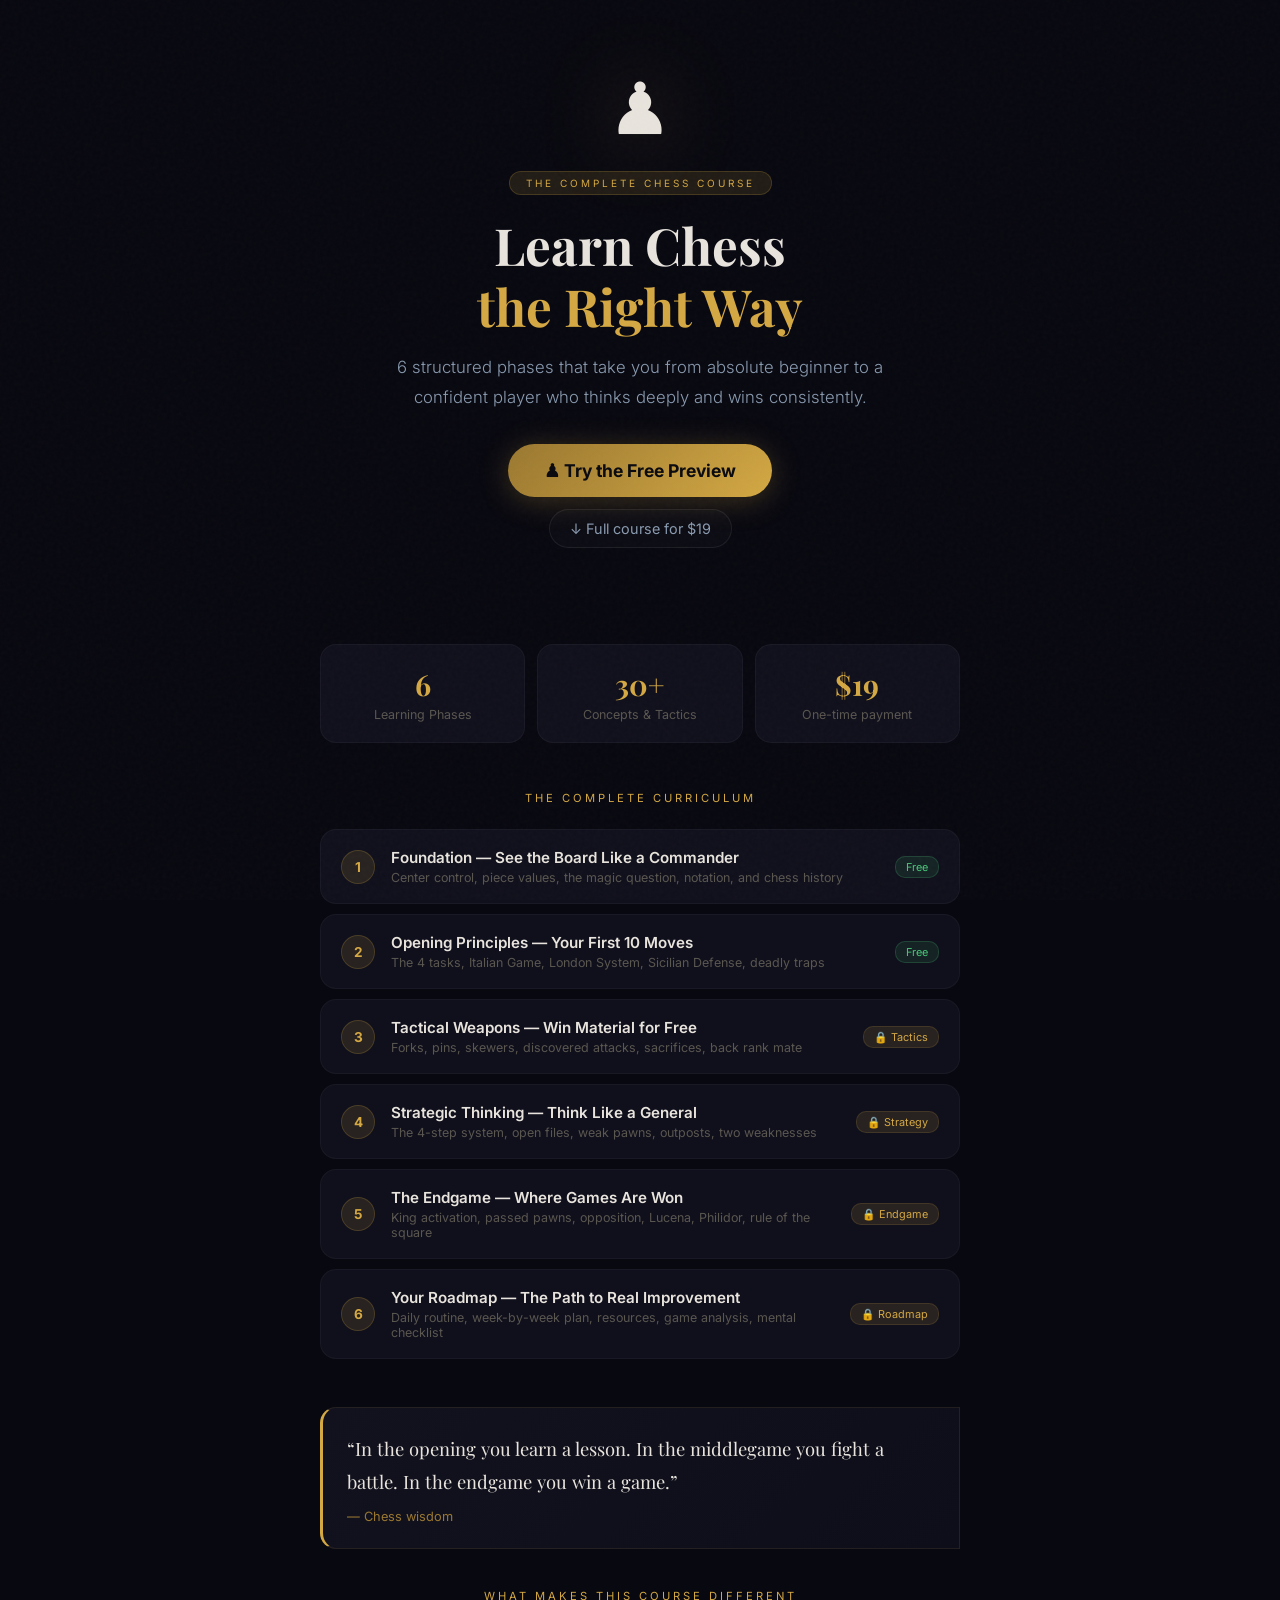
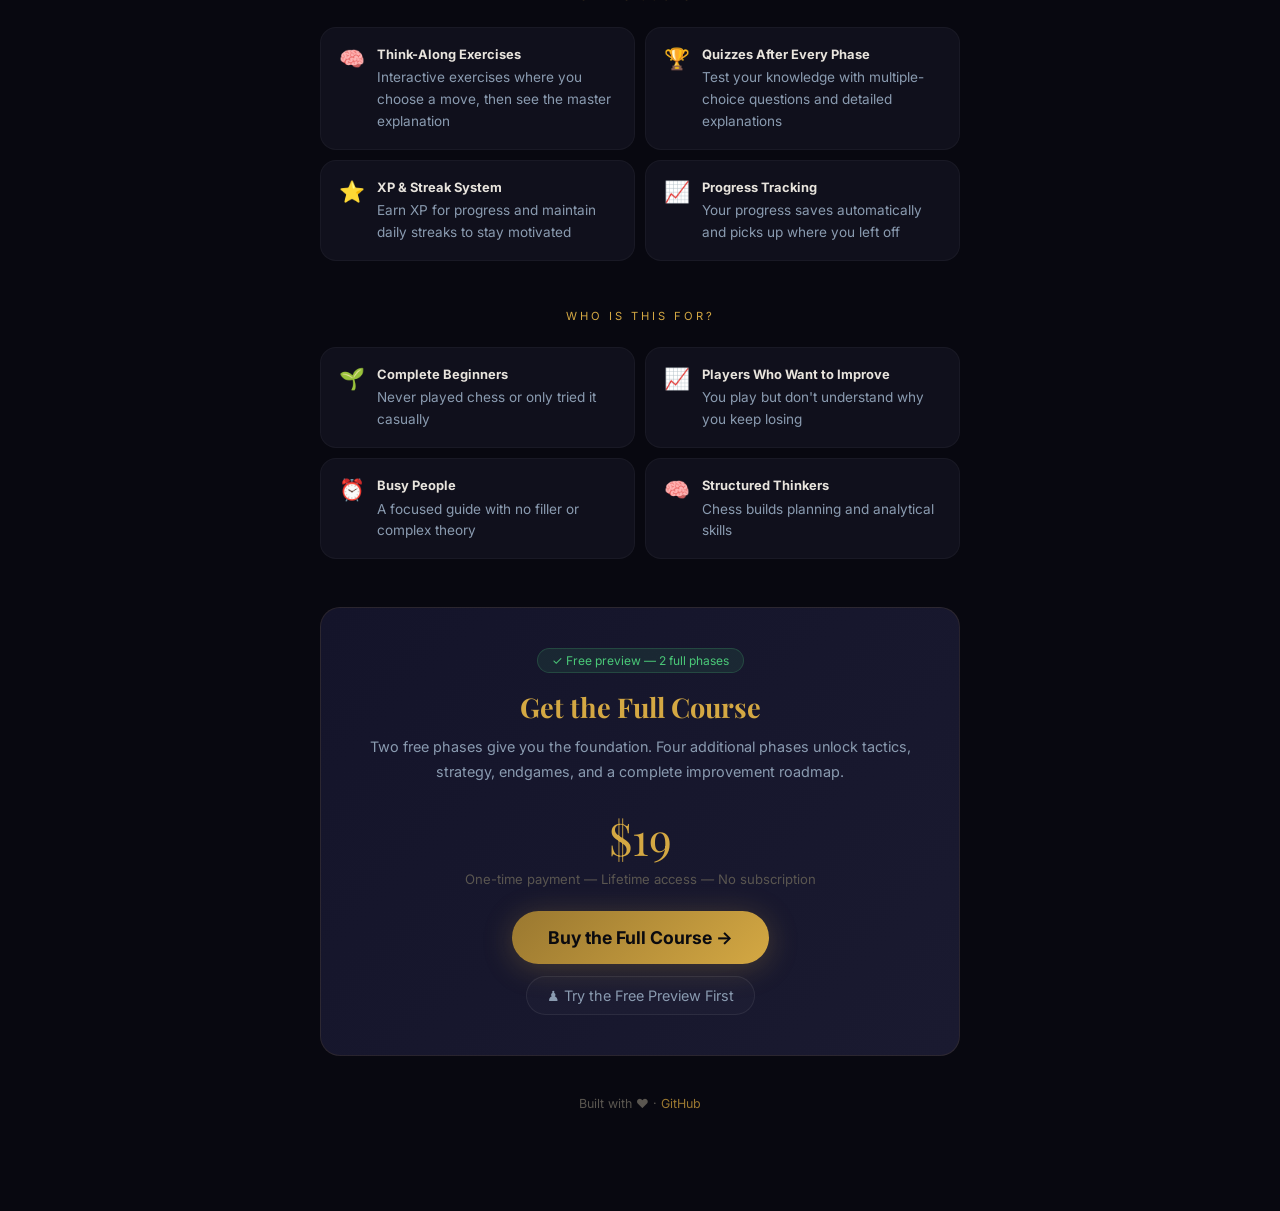
==== en/index.html @ 5dfb4d9a "feat: add complete English version with quizzes, XP system, and daily streaks - en.html: Full 6-phas" ====
<!DOCTYPE html>
<html lang="en" dir="ltr">
<head>
<meta charset="UTF-8">
<meta name="viewport" content="width=device-width, initial-scale=1.0">
<title>Chess Academy &mdash; Learn Chess the Right Way</title>
<meta name="description" content="A comprehensive chess course in English. 6 structured phases take you from absolute beginner to confident player. Free preview available.">
<link href="https://fonts.googleapis.com/css2?family=Inter:wght@300;400;500;600;700;800&family=Playfair+Display:wght@400;700&display=swap" rel="stylesheet">
<style>
:root {
  --bg: #080810;
  --card: #10101c;
  --gold: #d4a843;
  --gold-dim: #9a7830;
  --gold-glow: rgba(212,168,67,0.12);
  --silver: #8a9bb0;
  --text: #e8e4dd;
  --text-dim: #5a5650;
  --r: 16px;
}
* { margin:0; padding:0; box-sizing:border-box; }
body { font-family:'Inter',system-ui,-apple-system,sans-serif; background:var(--bg); color:var(--text); min-height:100vh; overflow-x:hidden; }

body::before { content:''; position:fixed; inset:0; opacity:.025;
  background-image:url("data:image/svg+xml,%3Csvg viewBox='0 0 256 256' xmlns='http://www.w3.org/2000/svg'%3E%3Cfilter id='n'%3E%3CfeTurbulence type='fractalNoise' baseFrequency='0.9' numOctaves='4' stitchTiles='stitch'/%3E%3C/filter%3E%3Crect width='100%25' height='100%25' filter='url(%23n)'/%3E%3C/svg%3E");
  pointer-events:none; z-index:999; }

.wrap { max-width:680px; margin:0 auto; padding:0 20px 80px; }

/* HERO */
.hero { text-align:center; padding:64px 0 48px; position:relative; }
.hero-board {
  font-size:72px; display:block; margin-bottom:20px;
  animation: float 4s ease-in-out infinite;
  filter: drop-shadow(0 0 40px rgba(212,168,67,0.3));
}
@keyframes float { 0%,100%{transform:translateY(0)} 50%{transform:translateY(-10px)} }

.badge {
  display:inline-block; font-size:10px; letter-spacing:3px; text-transform:uppercase;
  color:var(--gold); background:var(--gold-glow); padding:5px 16px;
  border-radius:20px; border:1px solid rgba(212,168,67,0.2); margin-bottom:20px;
}
.hero h1 {
  font-family:'Playfair Display',serif; font-size:clamp(2em,6vw,3.2em);
  color:var(--text); font-weight:700; line-height:1.2; margin-bottom:14px;
}
.hero h1 span { color:var(--gold); }
.hero p { color:var(--silver); font-size:1.05em; font-weight:300; line-height:1.8; max-width:500px; margin:0 auto 32px; }

/* CTA */
.cta-group { display:flex; flex-direction:column; gap:12px; align-items:center; }
.btn-primary {
  display:inline-flex; align-items:center; gap:10px;
  background:linear-gradient(135deg,var(--gold-dim),var(--gold));
  color:#0a0a0f; font-family:'Inter',sans-serif; font-weight:700;
  font-size:1.1em; padding:16px 36px; border-radius:50px; border:none;
  cursor:pointer; text-decoration:none; transition:all .3s;
  box-shadow:0 4px 30px rgba(212,168,67,0.25);
}
.btn-primary:hover { transform:translateY(-2px); box-shadow:0 8px 40px rgba(212,168,67,0.4); }
.btn-secondary {
  display:inline-flex; align-items:center; gap:8px;
  color:var(--silver); font-family:'Inter',sans-serif; font-size:.9em;
  text-decoration:none; padding:10px 20px; border-radius:30px;
  border:1px solid rgba(255,255,255,0.07); background:rgba(255,255,255,0.02);
  transition:all .3s; cursor:pointer;
}
.btn-secondary:hover { color:var(--text); border-color:rgba(255,255,255,0.15); }

/* STATS */
.stats { display:grid; grid-template-columns:repeat(3,1fr); gap:12px; margin:48px 0; }
.stat {
  background:var(--card); border:1px solid rgba(255,255,255,0.04);
  border-radius:var(--r); padding:20px 12px; text-align:center;
}
.stat-v { font-size:1.8em; font-weight:700; color:var(--gold); font-family:'Playfair Display',serif; }
.stat-l { font-size:.78em; color:var(--text-dim); margin-top:4px; }

/* PHASES */
.section-title {
  font-size:.7em; letter-spacing:3px; text-transform:uppercase;
  color:var(--gold); text-align:center; margin-bottom:24px;
}
.phases { display:flex; flex-direction:column; gap:10px; margin-bottom:48px; }
.phase {
  background:var(--card); border:1px solid rgba(255,255,255,0.04);
  border-radius:var(--r); padding:18px 20px;
  display:flex; align-items:center; gap:16px;
  transition:border-color .3s;
}
.phase:hover { border-color:rgba(212,168,67,0.15); }
.phase-num {
  width:34px; height:34px; border-radius:50%;
  background:var(--gold-glow); border:1px solid rgba(212,168,67,0.2);
  color:var(--gold); font-size:.85em; font-weight:700;
  display:flex; align-items:center; justify-content:center; flex-shrink:0;
}
.phase-body { flex:1; }
.phase-name { font-size:.95em; font-weight:600; color:var(--text); }
.phase-sub { font-size:.78em; color:var(--text-dim); margin-top:3px; }
.phase-tag {
  font-size:.68em; padding:3px 10px; border-radius:10px;
  background:var(--gold-glow); color:var(--gold);
  border:1px solid rgba(212,168,67,0.15); white-space:nowrap;
}

/* QUOTE */
.quote-block {
  background:linear-gradient(135deg,#12121e,#0e0e1a);
  border:1px solid rgba(212,168,67,0.1); border-left:3px solid var(--gold);
  border-radius:var(--r) 0 0 var(--r); padding:24px 24px;
  margin:40px 0; position:relative;
}
.quote-text { font-family:'Playfair Display',serif; font-size:1.15em; color:var(--text); line-height:1.8; }
.quote-author { font-size:.8em; color:var(--gold-dim); margin-top:10px; }

/* FEATURES */
.features { display:grid; grid-template-columns:1fr 1fr; gap:10px; margin-bottom:48px; }
.feature-item {
  background:var(--card); border:1px solid rgba(255,255,255,0.04);
  border-radius:var(--r); padding:16px 18px;
  display:flex; align-items:flex-start; gap:12px;
}
.feature-em { font-size:1.3em; margin-top:2px; }
.feature-text { font-size:.85em; color:var(--silver); line-height:1.6; }
.feature-text strong { color:var(--text); display:block; margin-bottom:3px; font-size:.95em; }

/* FOR WHO */
.for-who { display:grid; grid-template-columns:1fr 1fr; gap:10px; margin-bottom:48px; }
.for-item {
  background:var(--card); border:1px solid rgba(255,255,255,0.04);
  border-radius:var(--r); padding:16px 18px;
  display:flex; align-items:flex-start; gap:12px;
}
.for-item-em { font-size:1.3em; margin-top:2px; }
.for-item-text { font-size:.85em; color:var(--silver); line-height:1.6; }
.for-item-text strong { color:var(--text); display:block; margin-bottom:3px; font-size:.95em; }

/* FINAL CTA */
.final-cta {
  background:linear-gradient(135deg,#14142a,#1a1a30);
  border:1px solid rgba(212,168,67,0.1); border-radius:20px;
  padding:40px 30px; text-align:center;
}
.final-cta h2 { font-family:'Playfair Display',serif; font-size:1.7em; margin-bottom:10px; color:var(--gold); }
.final-cta p { color:var(--silver); font-size:.9em; margin-bottom:24px; line-height:1.7; }

/* FREE TAG */
.free-tag {
  display:inline-flex; align-items:center; gap:6px;
  background:rgba(74,200,120,0.1); color:#4ac878;
  border:1px solid rgba(74,200,120,0.2); border-radius:20px;
  font-size:.75em; padding:4px 14px; margin-bottom:16px;
}

footer { text-align:center; padding:40px 0 20px; color:var(--text-dim); font-size:.78em; }
footer a { color:var(--gold-dim); text-decoration:none; }

@media(max-width:480px){
  .stats { grid-template-columns:repeat(3,1fr); }
  .for-who, .features { grid-template-columns:1fr; }
}
</style>
</head>
<body>
<div class="wrap">

  <!-- HERO -->
  <section class="hero">
    <span class="hero-board">&#9823;&#65039;</span>
    <div class="badge">The Complete Chess Course</div>
    <h1>Learn Chess<br><span>the Right Way</span></h1>
    <p>6 structured phases that take you from absolute beginner to a confident player who thinks deeply and wins consistently.</p>
    <div class="cta-group">
      <a href="../en.html" class="btn-primary">&#9823; Try the Free Preview</a>
      <a href="#pricing" class="btn-secondary">&darr; Full course for $19</a>
    </div>
  </section>

  <!-- STATS -->
  <div class="stats">
    <div class="stat"><div class="stat-v">6</div><div class="stat-l">Learning Phases</div></div>
    <div class="stat"><div class="stat-v">30+</div><div class="stat-l">Concepts &amp; Tactics</div></div>
    <div class="stat"><div class="stat-v">$19</div><div class="stat-l">One-time payment</div></div>
  </div>

  <!-- PHASES -->
  <div id="phases">
    <div class="section-title">The Complete Curriculum</div>
    <div class="phases">
      <div class="phase">
        <div class="phase-num">1</div>
        <div class="phase-body">
          <div class="phase-name">Foundation &mdash; See the Board Like a Commander</div>
          <div class="phase-sub">Center control, piece values, the magic question, notation, and chess history</div>
        </div>
        <div class="phase-tag" style="background:rgba(74,200,120,0.1);color:#4ac878;border-color:rgba(74,200,120,0.2)">Free</div>
      </div>
      <div class="phase">
        <div class="phase-num">2</div>
        <div class="phase-body">
          <div class="phase-name">Opening Principles &mdash; Your First 10 Moves</div>
          <div class="phase-sub">The 4 tasks, Italian Game, London System, Sicilian Defense, deadly traps</div>
        </div>
        <div class="phase-tag" style="background:rgba(74,200,120,0.1);color:#4ac878;border-color:rgba(74,200,120,0.2)">Free</div>
      </div>
      <div class="phase">
        <div class="phase-num">3</div>
        <div class="phase-body">
          <div class="phase-name">Tactical Weapons &mdash; Win Material for Free</div>
          <div class="phase-sub">Forks, pins, skewers, discovered attacks, sacrifices, back rank mate</div>
        </div>
        <div class="phase-tag">&#128274; Tactics</div>
      </div>
      <div class="phase">
        <div class="phase-num">4</div>
        <div class="phase-body">
          <div class="phase-name">Strategic Thinking &mdash; Think Like a General</div>
          <div class="phase-sub">The 4-step system, open files, weak pawns, outposts, two weaknesses</div>
        </div>
        <div class="phase-tag">&#128274; Strategy</div>
      </div>
      <div class="phase">
        <div class="phase-num">5</div>
        <div class="phase-body">
          <div class="phase-name">The Endgame &mdash; Where Games Are Won</div>
          <div class="phase-sub">King activation, passed pawns, opposition, Lucena, Philidor, rule of the square</div>
        </div>
        <div class="phase-tag">&#128274; Endgame</div>
      </div>
      <div class="phase">
        <div class="phase-num">6</div>
        <div class="phase-body">
          <div class="phase-name">Your Roadmap &mdash; The Path to Real Improvement</div>
          <div class="phase-sub">Daily routine, week-by-week plan, resources, game analysis, mental checklist</div>
        </div>
        <div class="phase-tag">&#128274; Roadmap</div>
      </div>
    </div>
  </div>

  <!-- QUOTE -->
  <div class="quote-block">
    <div class="quote-text">&ldquo;In the opening you learn a lesson. In the middlegame you fight a battle. In the endgame you win a game.&rdquo;</div>
    <div class="quote-author">&mdash; Chess wisdom</div>
  </div>

  <!-- FEATURES -->
  <div class="section-title">What Makes This Course Different</div>
  <div class="features">
    <div class="feature-item">
      <div class="feature-em">&#129504;</div>
      <div class="feature-text"><strong>Think-Along Exercises</strong>Interactive exercises where you choose a move, then see the master explanation</div>
    </div>
    <div class="feature-item">
      <div class="feature-em">&#127942;</div>
      <div class="feature-text"><strong>Quizzes After Every Phase</strong>Test your knowledge with multiple-choice questions and detailed explanations</div>
    </div>
    <div class="feature-item">
      <div class="feature-em">&#11088;</div>
      <div class="feature-text"><strong>XP &amp; Streak System</strong>Earn XP for progress and maintain daily streaks to stay motivated</div>
    </div>
    <div class="feature-item">
      <div class="feature-em">&#128200;</div>
      <div class="feature-text"><strong>Progress Tracking</strong>Your progress saves automatically and picks up where you left off</div>
    </div>
  </div>

  <!-- FOR WHO -->
  <div class="section-title">Who Is This For?</div>
  <div class="for-who">
    <div class="for-item">
      <div class="for-item-em">&#127793;</div>
      <div class="for-item-text"><strong>Complete Beginners</strong>Never played chess or only tried it casually</div>
    </div>
    <div class="for-item">
      <div class="for-item-em">&#128200;</div>
      <div class="for-item-text"><strong>Players Who Want to Improve</strong>You play but don't understand why you keep losing</div>
    </div>
    <div class="for-item">
      <div class="for-item-em">&#9200;</div>
      <div class="for-item-text"><strong>Busy People</strong>A focused guide with no filler or complex theory</div>
    </div>
    <div class="for-item">
      <div class="for-item-em">&#129504;</div>
      <div class="for-item-text"><strong>Structured Thinkers</strong>Chess builds planning and analytical skills</div>
    </div>
  </div>

  <!-- PRICING -->
  <div id="pricing" class="final-cta">
    <div class="free-tag">&#10003; Free preview &mdash; 2 full phases</div>
    <h2>Get the Full Course</h2>
    <p>Two free phases give you the foundation. Four additional phases unlock tactics, strategy, endgames, and a complete improvement roadmap.</p>
    <div style="font-family:'Playfair Display',serif;font-size:2.8em;color:var(--gold);margin:16px 0 4px">$19</div>
    <div style="font-size:.82em;color:var(--text-dim);margin-bottom:24px">One-time payment &mdash; Lifetime access &mdash; No subscription</div>
    <div class="cta-group">
      <a href="https://gumroad.com/l/chess-academy-en" target="_blank" class="btn-primary">Buy the Full Course &rarr;</a>
      <a href="../en.html" class="btn-secondary">&#9823; Try the Free Preview First</a>
    </div>
  </div>

  <footer>
    Built with &#10084; &middot; <a href="https://github.com/aneerabee/chess-academy" target="_blank">GitHub</a>
  </footer>

</div>
</body>
</html>
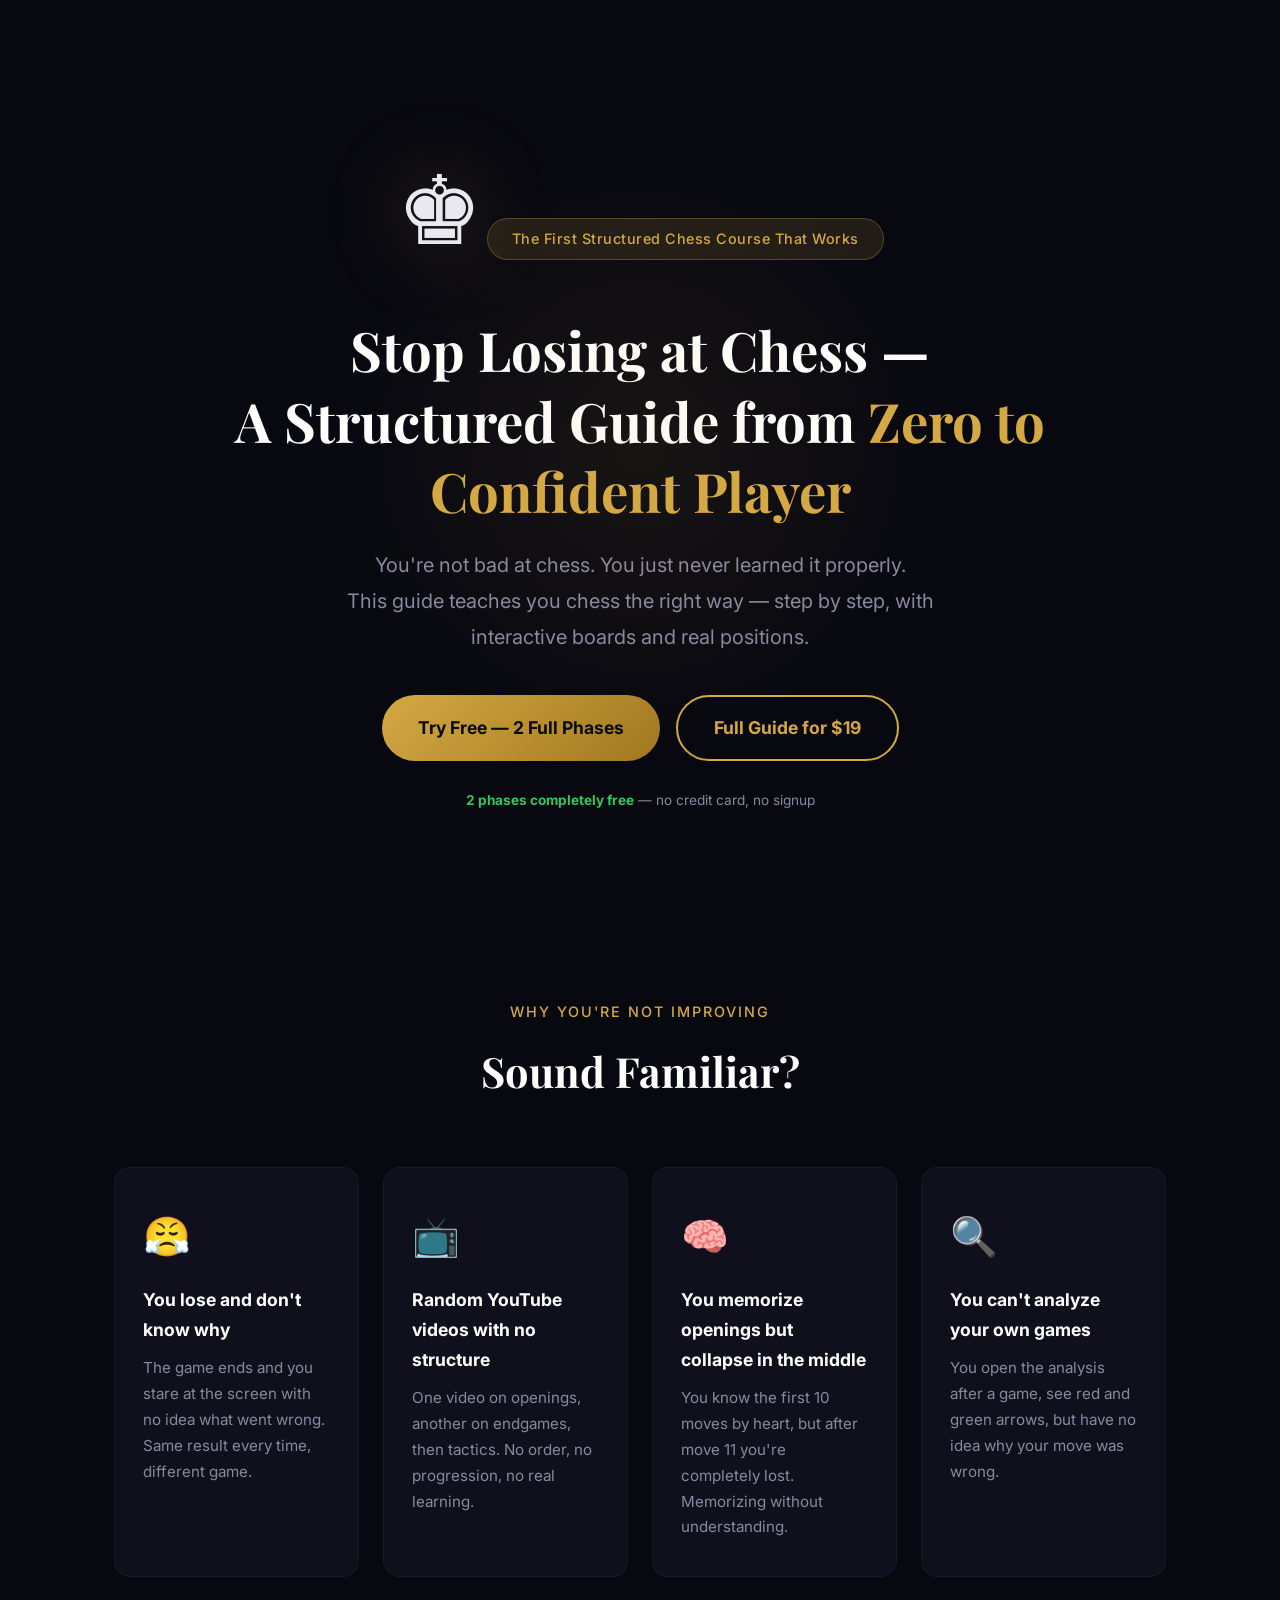
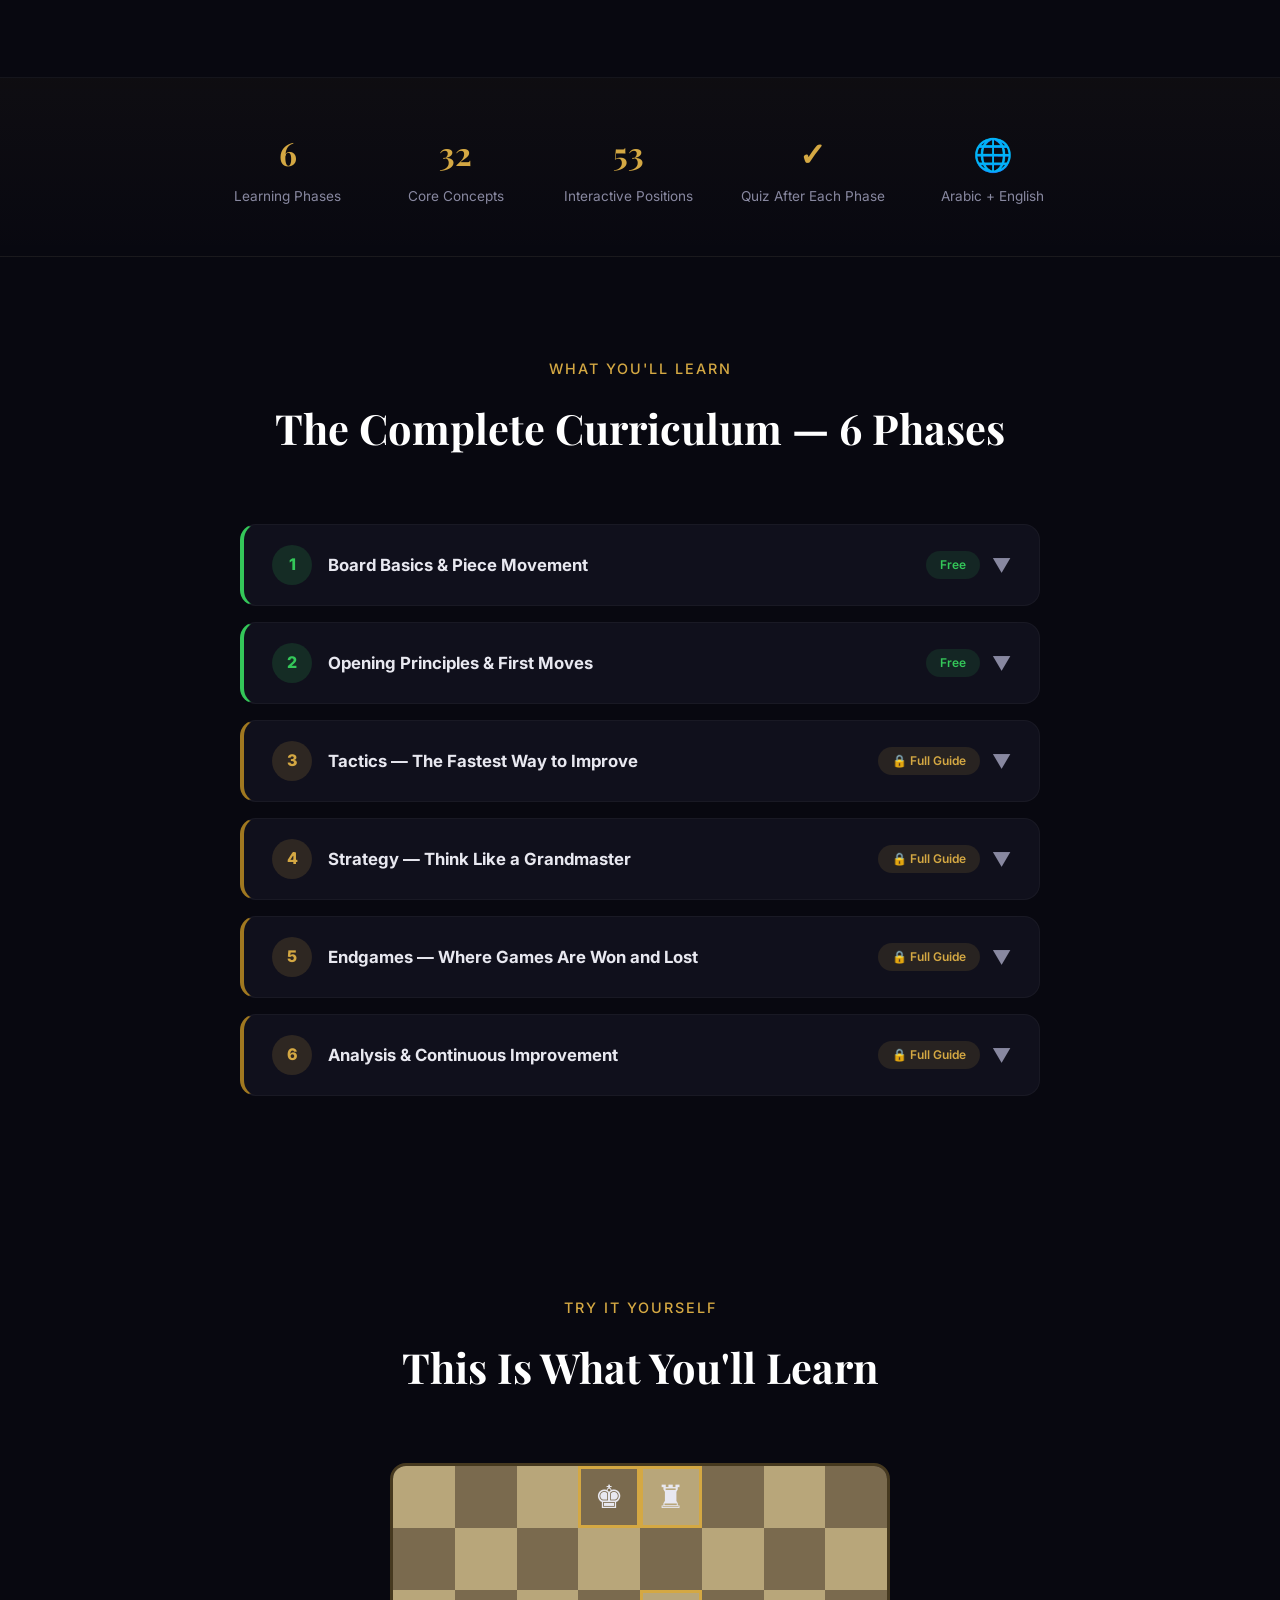
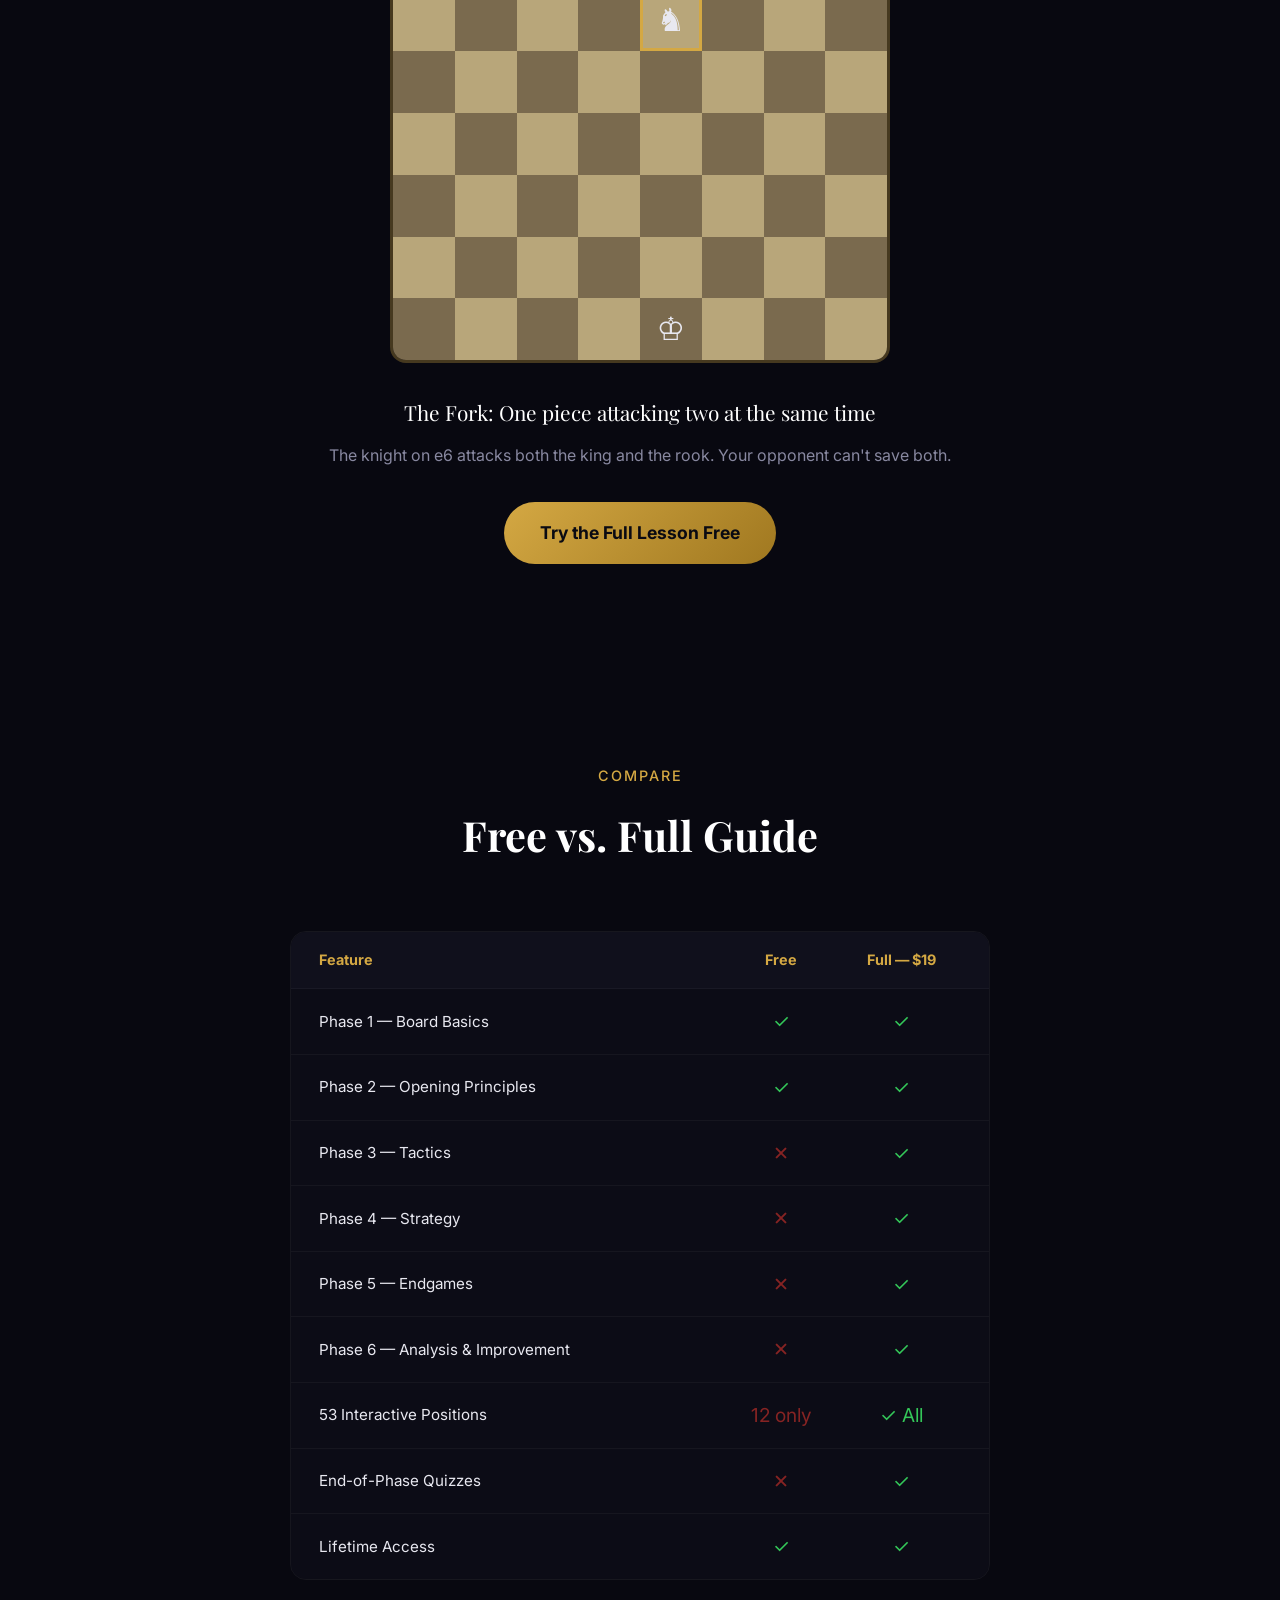
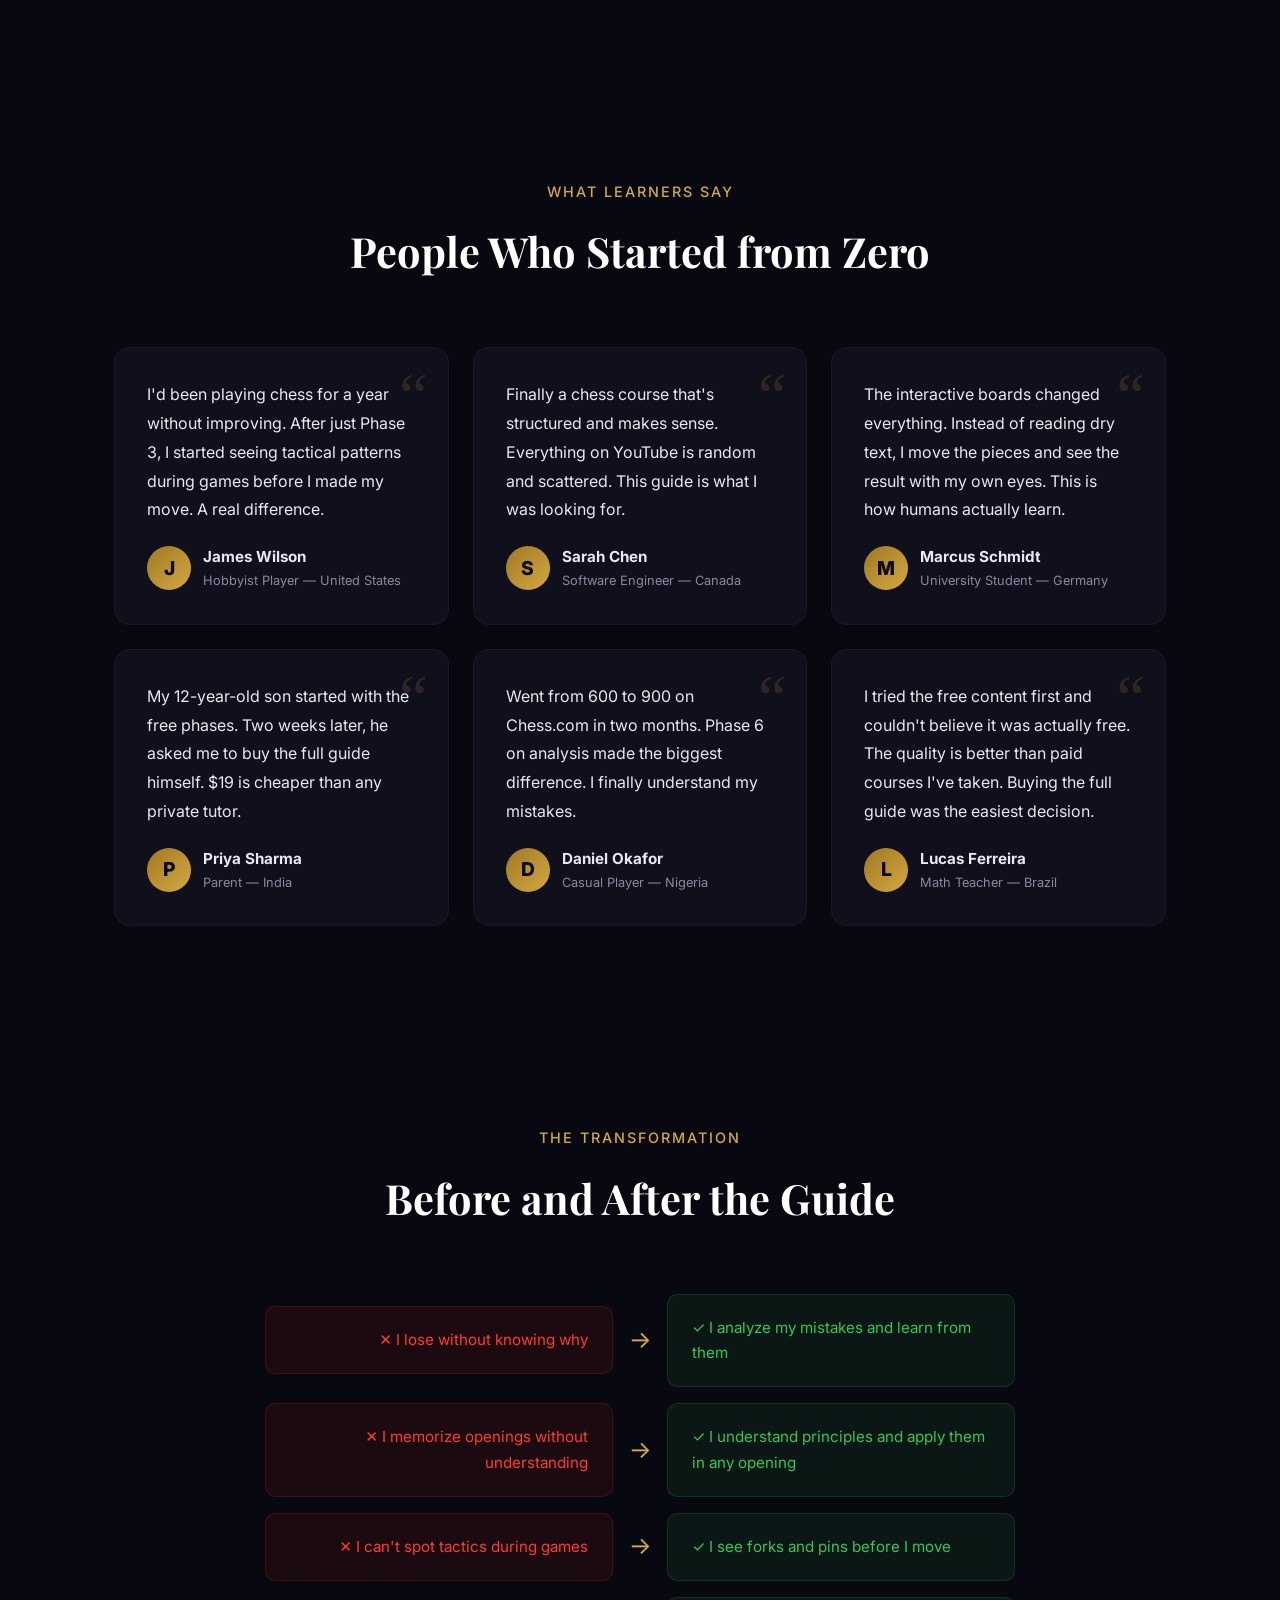
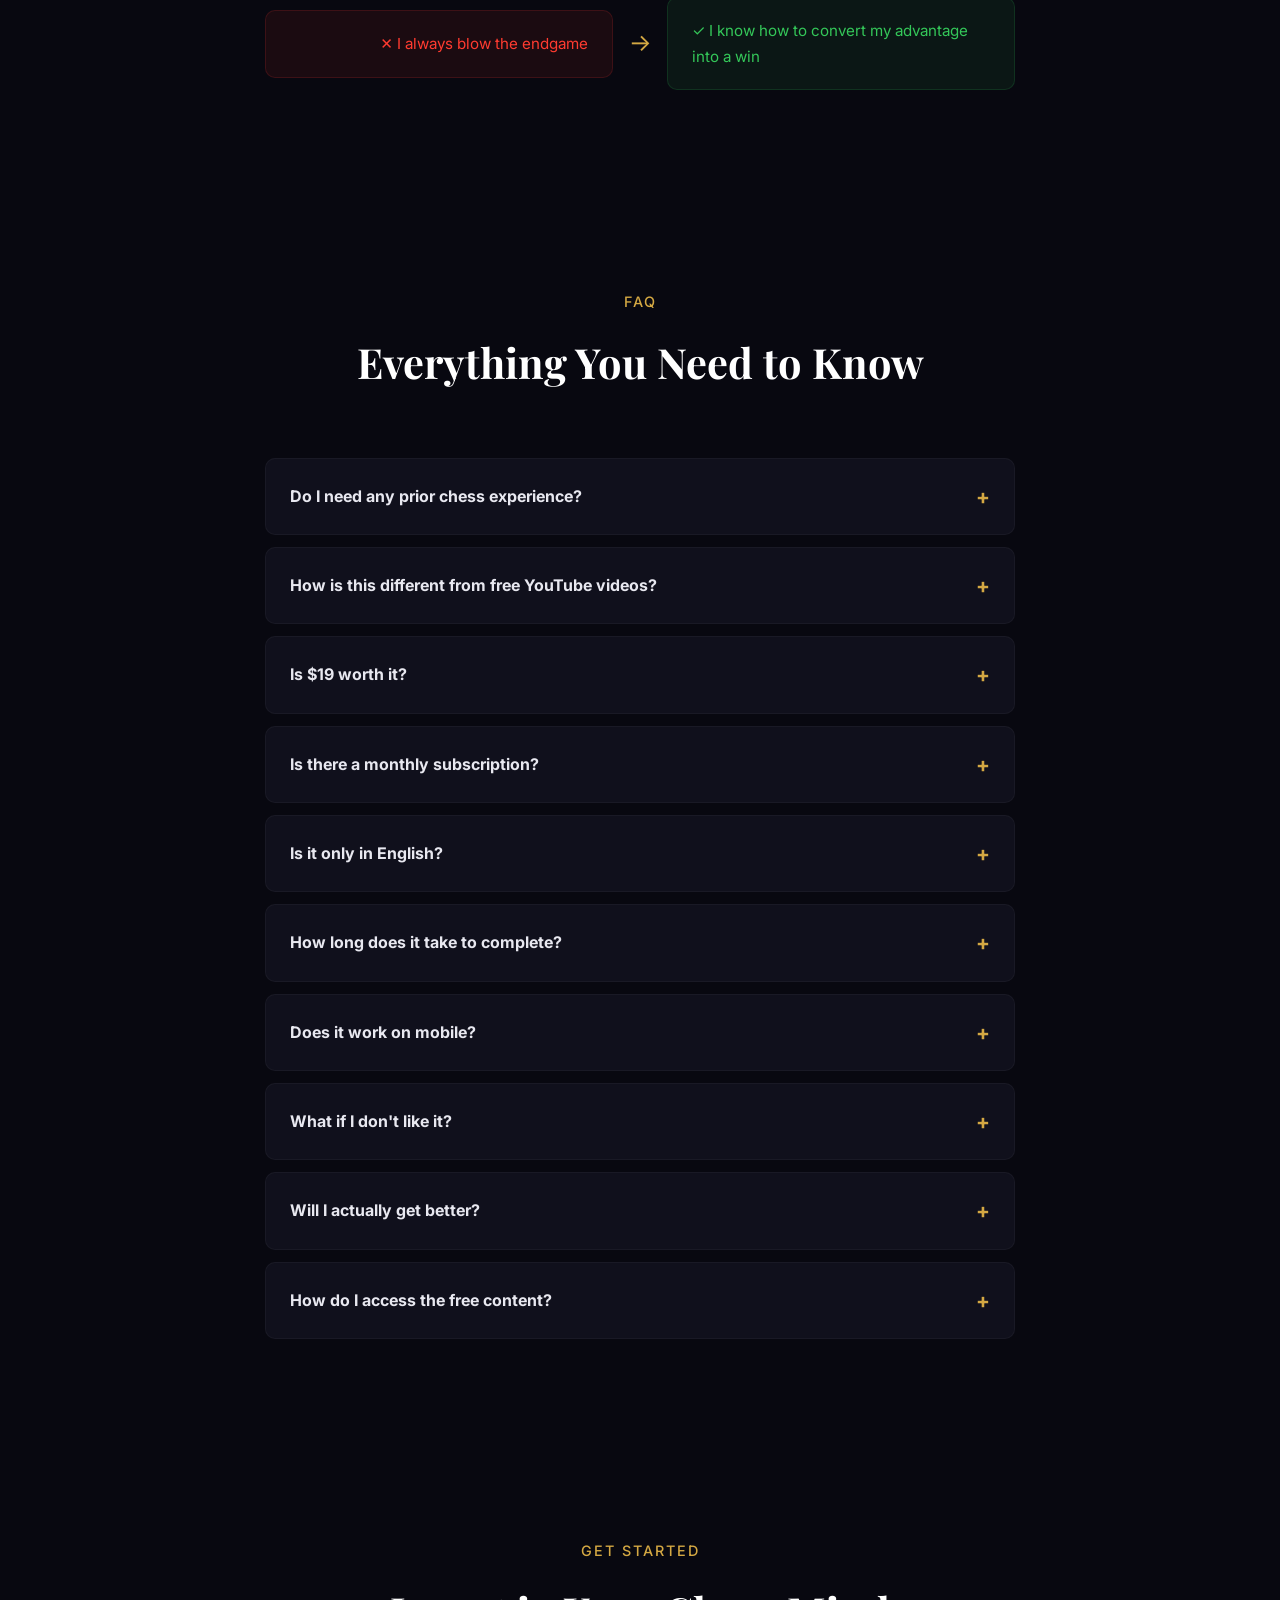
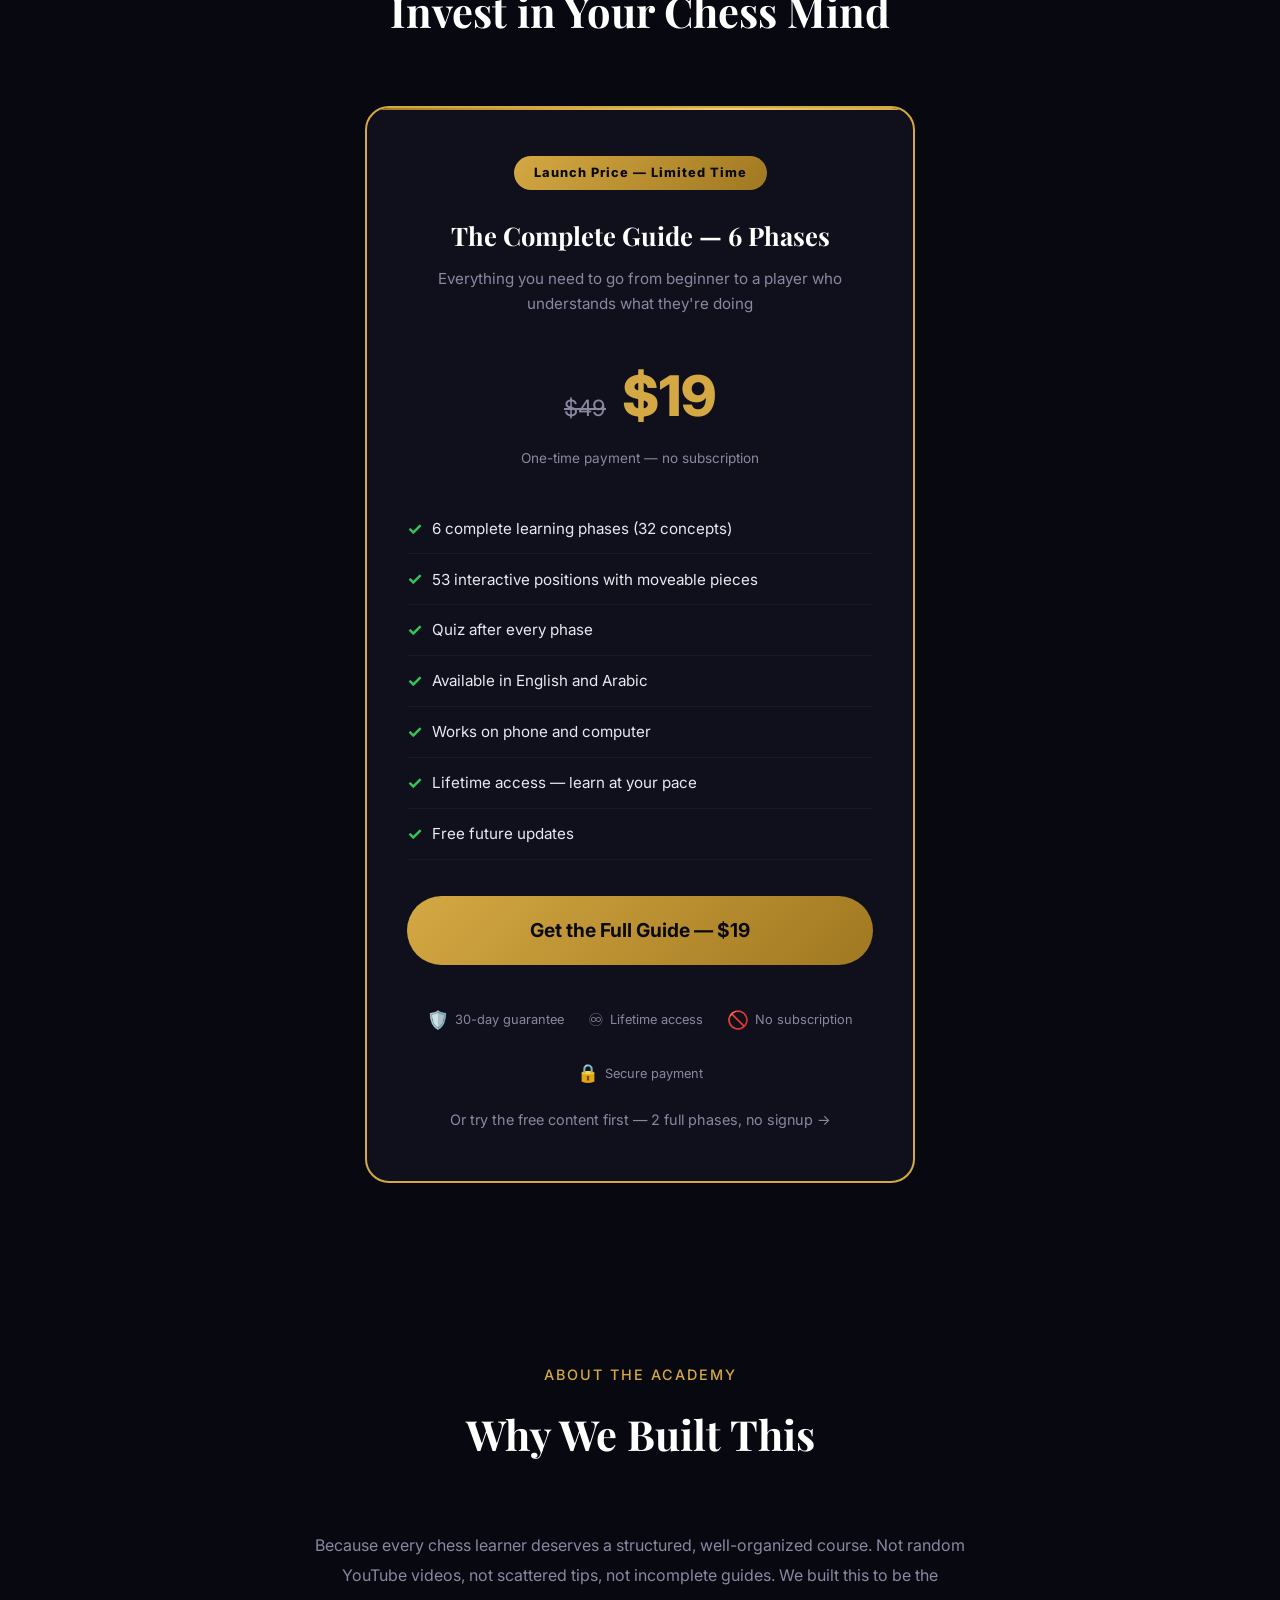
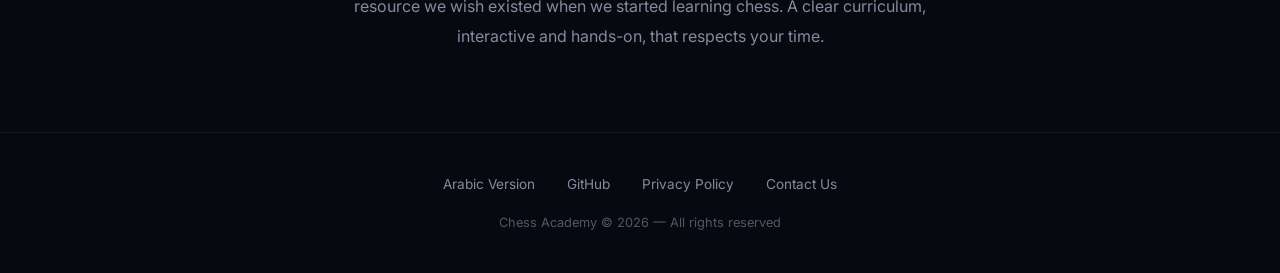
==== commit 0ac7f19b: "feat: bilingual support + English landing page - js/app.js: add getLessons() bilingual support (LESS" ====
--- a/en/index.html
+++ b/en/index.html
@@ -3,308 +3,1539 @@
 <head>
 <meta charset="UTF-8">
 <meta name="viewport" content="width=device-width, initial-scale=1.0">
-<title>Chess Academy &mdash; Learn Chess the Right Way</title>
-<meta name="description" content="A comprehensive chess course in English. 6 structured phases take you from absolute beginner to confident player. Free preview available.">
+<title>Chess Academy — Stop Losing at Chess | Structured Course from Zero to Confident Player</title>
+<meta name="description" content="The first structured chess course that actually works. 6 phases, 32 concepts, interactive boards, and quizzes. Try 2 phases free, then unlock the full guide for $19.">
+<meta name="keywords" content="learn chess, chess course, chess for beginners, chess tactics, chess strategy, chess endgame, interactive chess, chess tutorial">
+
+<!-- Open Graph -->
+<meta property="og:title" content="Chess Academy — Stop Losing at Chess">
+<meta property="og:description" content="6 phases, 32 concepts, interactive boards. 2 phases free. Full guide for $19.">
+<meta property="og:type" content="website">
+<meta property="og:locale" content="en_US">
+<meta property="og:image" content="https://chess-academy.example.com/og-image-en.png">
+
+<!-- Twitter Card -->
+<meta name="twitter:card" content="summary_large_image">
+<meta name="twitter:title" content="Chess Academy — Stop Losing at Chess">
+<meta name="twitter:description" content="A structured chess course from zero to confident player. Try free now.">
+
+<!-- Structured Data -->
+<script type="application/ld+json">
+{
+  "@context": "https://schema.org",
+  "@type": "Course",
+  "name": "Chess Academy — Structured Chess Course",
+  "description": "An interactive chess course with 6 phases and 32 concepts, featuring interactive boards and quizzes",
+  "provider": { "@type": "Organization", "name": "Chess Academy" },
+  "inLanguage": ["en", "ar"],
+  "offers": {
+    "@type": "Offer",
+    "price": "19",
+    "priceCurrency": "USD",
+    "availability": "https://schema.org/InStock"
+  }
+}
+</script>
+
+<!-- Fonts -->
+<link rel="preconnect" href="https://fonts.googleapis.com">
+<link rel="preconnect" href="https://fonts.gstatic.com" crossorigin>
 <link href="https://fonts.googleapis.com/css2?family=Inter:wght@300;400;500;600;700;800&family=Playfair+Display:wght@400;700&display=swap" rel="stylesheet">
+
 <style>
+/* ============ RESET & BASE ============ */
+*, *::before, *::after { margin: 0; padding: 0; box-sizing: border-box; }
+
 :root {
   --bg: #080810;
   --card: #10101c;
+  --card-hover: #181830;
   --gold: #d4a843;
-  --gold-dim: #9a7830;
-  --gold-glow: rgba(212,168,67,0.12);
-  --silver: #8a9bb0;
-  --text: #e8e4dd;
-  --text-dim: #5a5650;
-  --r: 16px;
-}
-* { margin:0; padding:0; box-sizing:border-box; }
-body { font-family:'Inter',system-ui,-apple-system,sans-serif; background:var(--bg); color:var(--text); min-height:100vh; overflow-x:hidden; }
-
-body::before { content:''; position:fixed; inset:0; opacity:.025;
-  background-image:url("data:image/svg+xml,%3Csvg viewBox='0 0 256 256' xmlns='http://www.w3.org/2000/svg'%3E%3Cfilter id='n'%3E%3CfeTurbulence type='fractalNoise' baseFrequency='0.9' numOctaves='4' stitchTiles='stitch'/%3E%3C/filter%3E%3Crect width='100%25' height='100%25' filter='url(%23n)'/%3E%3C/svg%3E");
-  pointer-events:none; z-index:999; }
-
-.wrap { max-width:680px; margin:0 auto; padding:0 20px 80px; }
-
-/* HERO */
-.hero { text-align:center; padding:64px 0 48px; position:relative; }
-.hero-board {
-  font-size:72px; display:block; margin-bottom:20px;
+  --gold-light: #f0d078;
+  --gold-dim: #a07820;
+  --text: #e8e8f0;
+  --text-muted: #8888a0;
+  --green: #34c759;
+  --red: #ff3b30;
+  --white: #ffffff;
+  --radius: 16px;
+  --radius-sm: 10px;
+}
+
+html { scroll-behavior: smooth; font-size: 16px; }
+
+body {
+  font-family: 'Inter', system-ui, -apple-system, sans-serif;
+  background: var(--bg);
+  color: var(--text);
+  line-height: 1.7;
+  overflow-x: hidden;
+}
+
+/* Grain Overlay */
+body::before {
+  content: '';
+  position: fixed;
+  inset: 0;
+  background-image: url("data:image/svg+xml,%3Csvg viewBox='0 0 256 256' xmlns='http://www.w3.org/2000/12/schema'%3E%3Cfilter id='noise'%3E%3CfeTurbulence type='fractalNoise' baseFrequency='0.9' numOctaves='4' stitchTiles='stitch'/%3E%3C/filter%3E%3Crect width='100%25' height='100%25' filter='url(%23noise)' opacity='0.03'/%3E%3C/svg%3E");
+  pointer-events: none;
+  z-index: 9999;
+}
+
+h1, h2, h3, h4 { font-family: 'Playfair Display', serif; }
+
+a { color: var(--gold); text-decoration: none; }
+a:hover { color: var(--gold-light); }
+
+.container { max-width: 1100px; margin: 0 auto; padding: 0 24px; }
+
+/* ============ ANIMATIONS ============ */
+@keyframes float {
+  0%, 100% { transform: translateY(0); }
+  50% { transform: translateY(-18px); }
+}
+
+@keyframes fadeInUp {
+  from { opacity: 0; transform: translateY(40px); }
+  to { opacity: 1; transform: translateY(0); }
+}
+
+@keyframes pulse {
+  0%, 100% { box-shadow: 0 0 0 0 rgba(212,168,67,0.4); }
+  50% { box-shadow: 0 0 0 16px rgba(212,168,67,0); }
+}
+
+.reveal {
+  opacity: 0;
+  transform: translateY(40px);
+  transition: opacity 0.7s ease, transform 0.7s ease;
+}
+.reveal.visible {
+  opacity: 1;
+  transform: translateY(0);
+}
+
+/* ============ BUTTONS ============ */
+.btn {
+  display: inline-flex;
+  align-items: center;
+  gap: 10px;
+  padding: 16px 36px;
+  border-radius: 50px;
+  font-family: 'Inter', sans-serif;
+  font-size: 1.1rem;
+  font-weight: 700;
+  border: none;
+  cursor: pointer;
+  transition: all 0.3s ease;
+  text-decoration: none;
+}
+
+.btn-primary {
+  background: linear-gradient(135deg, var(--gold), var(--gold-dim));
+  color: #0a0a12;
+  animation: pulse 2.5s infinite;
+}
+.btn-primary:hover {
+  transform: translateY(-3px);
+  box-shadow: 0 8px 30px rgba(212,168,67,0.35);
+  color: #0a0a12;
+}
+
+.btn-secondary {
+  background: transparent;
+  color: var(--gold);
+  border: 2px solid var(--gold);
+}
+.btn-secondary:hover {
+  background: rgba(212,168,67,0.1);
+  transform: translateY(-3px);
+  color: var(--gold-light);
+}
+
+/* ============ HERO ============ */
+.hero {
+  min-height: 100vh;
+  display: flex;
+  align-items: center;
+  justify-content: center;
+  text-align: center;
+  padding: 120px 24px 80px;
+  position: relative;
+  overflow: hidden;
+}
+
+.hero::before {
+  content: '';
+  position: absolute;
+  width: 600px;
+  height: 600px;
+  background: radial-gradient(circle, rgba(212,168,67,0.08) 0%, transparent 70%);
+  top: 50%;
+  left: 50%;
+  transform: translate(-50%, -50%);
+  pointer-events: none;
+}
+
+.hero-chess-piece {
+  font-size: 6rem;
   animation: float 4s ease-in-out infinite;
+  margin-bottom: 24px;
+  display: inline-block;
   filter: drop-shadow(0 0 40px rgba(212,168,67,0.3));
 }
-@keyframes float { 0%,100%{transform:translateY(0)} 50%{transform:translateY(-10px)} }
-
-.badge {
-  display:inline-block; font-size:10px; letter-spacing:3px; text-transform:uppercase;
-  color:var(--gold); background:var(--gold-glow); padding:5px 16px;
-  border-radius:20px; border:1px solid rgba(212,168,67,0.2); margin-bottom:20px;
-}
+
+.hero-badge {
+  display: inline-block;
+  background: rgba(212,168,67,0.12);
+  border: 1px solid rgba(212,168,67,0.3);
+  color: var(--gold);
+  padding: 8px 24px;
+  border-radius: 50px;
+  font-size: 0.9rem;
+  font-weight: 500;
+  margin-bottom: 28px;
+  letter-spacing: 0.5px;
+}
+
 .hero h1 {
-  font-family:'Playfair Display',serif; font-size:clamp(2em,6vw,3.2em);
-  color:var(--text); font-weight:700; line-height:1.2; margin-bottom:14px;
-}
-.hero h1 span { color:var(--gold); }
-.hero p { color:var(--silver); font-size:1.05em; font-weight:300; line-height:1.8; max-width:500px; margin:0 auto 32px; }
-
-/* CTA */
-.cta-group { display:flex; flex-direction:column; gap:12px; align-items:center; }
-.btn-primary {
-  display:inline-flex; align-items:center; gap:10px;
-  background:linear-gradient(135deg,var(--gold-dim),var(--gold));
-  color:#0a0a0f; font-family:'Inter',sans-serif; font-weight:700;
-  font-size:1.1em; padding:16px 36px; border-radius:50px; border:none;
-  cursor:pointer; text-decoration:none; transition:all .3s;
-  box-shadow:0 4px 30px rgba(212,168,67,0.25);
-}
-.btn-primary:hover { transform:translateY(-2px); box-shadow:0 8px 40px rgba(212,168,67,0.4); }
-.btn-secondary {
-  display:inline-flex; align-items:center; gap:8px;
-  color:var(--silver); font-family:'Inter',sans-serif; font-size:.9em;
-  text-decoration:none; padding:10px 20px; border-radius:30px;
-  border:1px solid rgba(255,255,255,0.07); background:rgba(255,255,255,0.02);
-  transition:all .3s; cursor:pointer;
-}
-.btn-secondary:hover { color:var(--text); border-color:rgba(255,255,255,0.15); }
-
-/* STATS */
-.stats { display:grid; grid-template-columns:repeat(3,1fr); gap:12px; margin:48px 0; }
-.stat {
-  background:var(--card); border:1px solid rgba(255,255,255,0.04);
-  border-radius:var(--r); padding:20px 12px; text-align:center;
-}
-.stat-v { font-size:1.8em; font-weight:700; color:var(--gold); font-family:'Playfair Display',serif; }
-.stat-l { font-size:.78em; color:var(--text-dim); margin-top:4px; }
-
-/* PHASES */
+  font-size: clamp(2rem, 5vw, 3.4rem);
+  line-height: 1.3;
+  margin-bottom: 20px;
+  color: var(--white);
+}
+
+.hero h1 span { color: var(--gold); }
+
+.hero-sub {
+  font-size: 1.25rem;
+  color: var(--text-muted);
+  max-width: 650px;
+  margin: 0 auto 40px;
+  line-height: 1.8;
+}
+
+.hero-buttons {
+  display: flex;
+  gap: 16px;
+  justify-content: center;
+  flex-wrap: wrap;
+}
+
+.hero-note {
+  margin-top: 28px;
+  font-size: 0.85rem;
+  color: var(--text-muted);
+}
+.hero-note strong { color: var(--green); }
+
+/* ============ PROBLEM SECTION ============ */
+.problem {
+  padding: 100px 0;
+}
+
+.section-label {
+  text-align: center;
+  font-size: 0.9rem;
+  color: var(--gold);
+  text-transform: uppercase;
+  letter-spacing: 2px;
+  margin-bottom: 12px;
+  font-family: 'Inter', sans-serif;
+  font-weight: 500;
+}
+
 .section-title {
-  font-size:.7em; letter-spacing:3px; text-transform:uppercase;
-  color:var(--gold); text-align:center; margin-bottom:24px;
-}
-.phases { display:flex; flex-direction:column; gap:10px; margin-bottom:48px; }
-.phase {
-  background:var(--card); border:1px solid rgba(255,255,255,0.04);
-  border-radius:var(--r); padding:18px 20px;
-  display:flex; align-items:center; gap:16px;
-  transition:border-color .3s;
-}
-.phase:hover { border-color:rgba(212,168,67,0.15); }
+  text-align: center;
+  font-size: clamp(1.8rem, 4vw, 2.6rem);
+  color: var(--white);
+  margin-bottom: 60px;
+}
+
+.pain-grid {
+  display: grid;
+  grid-template-columns: repeat(auto-fit, minmax(240px, 1fr));
+  gap: 24px;
+}
+
+.pain-card {
+  background: var(--card);
+  border-radius: var(--radius);
+  padding: 36px 28px;
+  border: 1px solid rgba(255,255,255,0.04);
+  transition: all 0.3s ease;
+}
+.pain-card:hover {
+  border-color: rgba(212,168,67,0.2);
+  transform: translateY(-4px);
+}
+
+.pain-icon {
+  font-size: 2.4rem;
+  margin-bottom: 16px;
+  display: block;
+}
+
+.pain-card h3 {
+  font-family: 'Inter', sans-serif;
+  font-size: 1.1rem;
+  font-weight: 700;
+  margin-bottom: 10px;
+  color: var(--white);
+}
+
+.pain-card p {
+  color: var(--text-muted);
+  font-size: 0.95rem;
+  line-height: 1.7;
+}
+
+/* ============ STATS STRIP ============ */
+.stats {
+  padding: 48px 0;
+  border-top: 1px solid rgba(255,255,255,0.05);
+  border-bottom: 1px solid rgba(255,255,255,0.05);
+  background: linear-gradient(180deg, rgba(212,168,67,0.03) 0%, transparent 100%);
+}
+
+.stats-grid {
+  display: flex;
+  justify-content: center;
+  flex-wrap: wrap;
+  gap: 12px 48px;
+}
+
+.stat-item { text-align: center; min-width: 120px; }
+
+.stat-number {
+  font-family: 'Playfair Display', serif;
+  font-size: 2rem;
+  color: var(--gold);
+  font-weight: 700;
+}
+
+.stat-label {
+  font-size: 0.85rem;
+  color: var(--text-muted);
+  margin-top: 4px;
+}
+
+/* ============ CURRICULUM ============ */
+.curriculum { padding: 100px 0; }
+
+.phase-list {
+  max-width: 800px;
+  margin: 0 auto;
+  display: flex;
+  flex-direction: column;
+  gap: 16px;
+}
+
+.phase-card {
+  background: var(--card);
+  border-radius: var(--radius);
+  border: 1px solid rgba(255,255,255,0.04);
+  overflow: hidden;
+  transition: border-color 0.3s;
+}
+.phase-card:hover { border-color: rgba(212,168,67,0.15); }
+
+.phase-card.free { border-left: 4px solid var(--green); }
+.phase-card.locked { border-left: 4px solid var(--gold-dim); }
+
+.phase-header {
+  display: flex;
+  align-items: center;
+  justify-content: space-between;
+  padding: 20px 28px;
+  cursor: pointer;
+  user-select: none;
+}
+
+.phase-header:hover { background: rgba(255,255,255,0.02); }
+
+.phase-info { display: flex; align-items: center; gap: 16px; }
+
 .phase-num {
-  width:34px; height:34px; border-radius:50%;
-  background:var(--gold-glow); border:1px solid rgba(212,168,67,0.2);
-  color:var(--gold); font-size:.85em; font-weight:700;
-  display:flex; align-items:center; justify-content:center; flex-shrink:0;
-}
-.phase-body { flex:1; }
-.phase-name { font-size:.95em; font-weight:600; color:var(--text); }
-.phase-sub { font-size:.78em; color:var(--text-dim); margin-top:3px; }
-.phase-tag {
-  font-size:.68em; padding:3px 10px; border-radius:10px;
-  background:var(--gold-glow); color:var(--gold);
-  border:1px solid rgba(212,168,67,0.15); white-space:nowrap;
-}
-
-/* QUOTE */
-.quote-block {
-  background:linear-gradient(135deg,#12121e,#0e0e1a);
-  border:1px solid rgba(212,168,67,0.1); border-left:3px solid var(--gold);
-  border-radius:var(--r) 0 0 var(--r); padding:24px 24px;
-  margin:40px 0; position:relative;
-}
-.quote-text { font-family:'Playfair Display',serif; font-size:1.15em; color:var(--text); line-height:1.8; }
-.quote-author { font-size:.8em; color:var(--gold-dim); margin-top:10px; }
-
-/* FEATURES */
-.features { display:grid; grid-template-columns:1fr 1fr; gap:10px; margin-bottom:48px; }
-.feature-item {
-  background:var(--card); border:1px solid rgba(255,255,255,0.04);
-  border-radius:var(--r); padding:16px 18px;
-  display:flex; align-items:flex-start; gap:12px;
-}
-.feature-em { font-size:1.3em; margin-top:2px; }
-.feature-text { font-size:.85em; color:var(--silver); line-height:1.6; }
-.feature-text strong { color:var(--text); display:block; margin-bottom:3px; font-size:.95em; }
-
-/* FOR WHO */
-.for-who { display:grid; grid-template-columns:1fr 1fr; gap:10px; margin-bottom:48px; }
-.for-item {
-  background:var(--card); border:1px solid rgba(255,255,255,0.04);
-  border-radius:var(--r); padding:16px 18px;
-  display:flex; align-items:flex-start; gap:12px;
-}
-.for-item-em { font-size:1.3em; margin-top:2px; }
-.for-item-text { font-size:.85em; color:var(--silver); line-height:1.6; }
-.for-item-text strong { color:var(--text); display:block; margin-bottom:3px; font-size:.95em; }
-
-/* FINAL CTA */
-.final-cta {
-  background:linear-gradient(135deg,#14142a,#1a1a30);
-  border:1px solid rgba(212,168,67,0.1); border-radius:20px;
-  padding:40px 30px; text-align:center;
-}
-.final-cta h2 { font-family:'Playfair Display',serif; font-size:1.7em; margin-bottom:10px; color:var(--gold); }
-.final-cta p { color:var(--silver); font-size:.9em; margin-bottom:24px; line-height:1.7; }
-
-/* FREE TAG */
-.free-tag {
-  display:inline-flex; align-items:center; gap:6px;
-  background:rgba(74,200,120,0.1); color:#4ac878;
-  border:1px solid rgba(74,200,120,0.2); border-radius:20px;
-  font-size:.75em; padding:4px 14px; margin-bottom:16px;
-}
-
-footer { text-align:center; padding:40px 0 20px; color:var(--text-dim); font-size:.78em; }
-footer a { color:var(--gold-dim); text-decoration:none; }
-
-@media(max-width:480px){
-  .stats { grid-template-columns:repeat(3,1fr); }
-  .for-who, .features { grid-template-columns:1fr; }
+  width: 40px;
+  height: 40px;
+  border-radius: 50%;
+  display: flex;
+  align-items: center;
+  justify-content: center;
+  font-weight: 800;
+  font-size: 1rem;
+  flex-shrink: 0;
+  font-family: 'Inter', sans-serif;
+}
+
+.phase-card.free .phase-num {
+  background: rgba(52,199,89,0.15);
+  color: var(--green);
+}
+.phase-card.locked .phase-num {
+  background: rgba(212,168,67,0.15);
+  color: var(--gold);
+}
+
+.phase-title-text { font-weight: 700; font-size: 1.05rem; font-family: 'Inter', sans-serif; }
+
+.phase-badge {
+  font-size: 0.75rem;
+  padding: 4px 14px;
+  border-radius: 50px;
+  font-weight: 600;
+}
+
+.phase-card.free .phase-badge {
+  background: rgba(52,199,89,0.12);
+  color: var(--green);
+}
+.phase-card.locked .phase-badge {
+  background: rgba(212,168,67,0.12);
+  color: var(--gold);
+}
+
+.phase-toggle {
+  font-size: 1.2rem;
+  color: var(--text-muted);
+  transition: transform 0.3s;
+  margin-inline-start: 12px;
+}
+.phase-card.open .phase-toggle { transform: rotate(180deg); }
+
+.phase-content {
+  max-height: 0;
+  overflow: hidden;
+  transition: max-height 0.4s ease;
+}
+
+.phase-content-inner {
+  padding: 0 28px 24px;
+  display: flex;
+  flex-wrap: wrap;
+  gap: 8px;
+}
+
+.concept-tag {
+  background: rgba(255,255,255,0.05);
+  padding: 6px 16px;
+  border-radius: 50px;
+  font-size: 0.85rem;
+  color: var(--text-muted);
+}
+
+/* ============ INTERACTIVE PREVIEW ============ */
+.preview {
+  padding: 100px 0;
+  text-align: center;
+}
+
+.preview-board-wrapper {
+  max-width: 500px;
+  margin: 0 auto 32px;
+  position: relative;
+}
+
+.mini-board {
+  display: grid;
+  grid-template-columns: repeat(8, 1fr);
+  aspect-ratio: 1;
+  border-radius: var(--radius);
+  overflow: hidden;
+  border: 3px solid rgba(212,168,67,0.3);
+}
+
+.cell {
+  aspect-ratio: 1;
+  display: flex;
+  align-items: center;
+  justify-content: center;
+  font-size: clamp(1.2rem, 4vw, 2rem);
+  position: relative;
+}
+
+.cell.light { background: #b8a67a; }
+.cell.dark { background: #7a6a4e; }
+.cell.highlight { box-shadow: inset 0 0 0 3px var(--gold); }
+
+.preview-caption {
+  font-size: 1.3rem;
+  color: var(--white);
+  margin-bottom: 12px;
+  font-family: 'Playfair Display', serif;
+}
+
+.preview-desc {
+  color: var(--text-muted);
+  margin-bottom: 32px;
+  font-size: 1rem;
+}
+
+/* ============ COMPARISON TABLE ============ */
+.comparison { padding: 100px 0; }
+
+.compare-table {
+  max-width: 700px;
+  margin: 0 auto;
+  border-radius: var(--radius);
+  overflow: hidden;
+  border: 1px solid rgba(255,255,255,0.06);
+}
+
+.compare-row {
+  display: grid;
+  grid-template-columns: 1fr 120px 120px;
+  align-items: center;
+  padding: 16px 28px;
+  border-bottom: 1px solid rgba(255,255,255,0.04);
+}
+
+.compare-row:last-child { border-bottom: none; }
+
+.compare-header {
+  background: var(--card);
+  font-weight: 700;
+  color: var(--gold);
+  font-size: 0.9rem;
+}
+
+.compare-row:not(.compare-header) { background: rgba(16,16,28,0.6); }
+.compare-row:not(.compare-header):hover { background: var(--card); }
+
+.compare-feature { font-size: 0.95rem; }
+.compare-check { text-align: center; font-size: 1.2rem; }
+.check-yes { color: var(--green); }
+.check-no { color: var(--red); opacity: 0.5; }
+
+/* ============ TESTIMONIALS ============ */
+.testimonials { padding: 100px 0; }
+
+.testimonial-grid {
+  display: grid;
+  grid-template-columns: repeat(auto-fit, minmax(300px, 1fr));
+  gap: 24px;
+}
+
+.testimonial-card {
+  background: var(--card);
+  border-radius: var(--radius);
+  padding: 32px;
+  border: 1px solid rgba(255,255,255,0.04);
+  position: relative;
+}
+
+.testimonial-card::before {
+  content: '\201C';
+  position: absolute;
+  top: 16px;
+  right: 20px;
+  font-size: 4rem;
+  color: rgba(212,168,67,0.15);
+  font-family: serif;
+  line-height: 1;
+}
+
+.testimonial-text {
+  font-size: 1rem;
+  line-height: 1.8;
+  margin-bottom: 20px;
+  color: var(--text);
+}
+
+.testimonial-author {
+  display: flex;
+  align-items: center;
+  gap: 12px;
+}
+
+.testimonial-avatar {
+  width: 44px;
+  height: 44px;
+  border-radius: 50%;
+  background: linear-gradient(135deg, var(--gold-dim), var(--gold));
+  display: flex;
+  align-items: center;
+  justify-content: center;
+  font-size: 1.2rem;
+  color: #0a0a12;
+  font-weight: 800;
+}
+
+.testimonial-name { font-weight: 700; font-size: 0.95rem; font-family: 'Inter', sans-serif; }
+.testimonial-role { font-size: 0.8rem; color: var(--text-muted); }
+
+/* ============ BEFORE / AFTER ============ */
+.before-after { padding: 100px 0; }
+
+.ba-grid {
+  max-width: 750px;
+  margin: 0 auto;
+  display: flex;
+  flex-direction: column;
+  gap: 16px;
+}
+
+.ba-row {
+  display: grid;
+  grid-template-columns: 1fr auto 1fr;
+  gap: 16px;
+  align-items: center;
+}
+
+.ba-before, .ba-after {
+  padding: 20px 24px;
+  border-radius: var(--radius-sm);
+  font-size: 0.95rem;
+}
+
+.ba-before {
+  background: rgba(255,59,48,0.08);
+  border: 1px solid rgba(255,59,48,0.15);
+  color: var(--red);
+  text-align: right;
+}
+
+.ba-after {
+  background: rgba(52,199,89,0.08);
+  border: 1px solid rgba(52,199,89,0.15);
+  color: var(--green);
+}
+
+.ba-arrow {
+  font-size: 1.5rem;
+  color: var(--gold);
+}
+
+/* ============ FAQ ============ */
+.faq { padding: 100px 0; }
+
+.faq-list {
+  max-width: 750px;
+  margin: 0 auto;
+  display: flex;
+  flex-direction: column;
+  gap: 12px;
+}
+
+.faq-item {
+  background: var(--card);
+  border-radius: var(--radius-sm);
+  border: 1px solid rgba(255,255,255,0.04);
+  overflow: hidden;
+}
+
+.faq-question {
+  display: flex;
+  justify-content: space-between;
+  align-items: center;
+  padding: 20px 24px;
+  cursor: pointer;
+  font-weight: 700;
+  font-size: 1rem;
+  user-select: none;
+  transition: background 0.2s;
+  font-family: 'Inter', sans-serif;
+}
+.faq-question:hover { background: rgba(255,255,255,0.02); }
+
+.faq-icon {
+  font-size: 1.3rem;
+  color: var(--gold);
+  transition: transform 0.3s;
+  flex-shrink: 0;
+  margin-inline-start: 16px;
+}
+.faq-item.open .faq-icon { transform: rotate(45deg); }
+
+.faq-answer {
+  max-height: 0;
+  overflow: hidden;
+  transition: max-height 0.4s ease;
+}
+
+.faq-answer-inner {
+  padding: 0 24px 20px;
+  color: var(--text-muted);
+  line-height: 1.8;
+  font-size: 0.95rem;
+}
+
+/* ============ PRICING ============ */
+.pricing { padding: 100px 0; }
+
+.pricing-card {
+  max-width: 550px;
+  margin: 0 auto;
+  background: var(--card);
+  border-radius: 24px;
+  border: 2px solid var(--gold);
+  padding: 48px 40px;
+  text-align: center;
+  position: relative;
+  overflow: hidden;
+}
+
+.pricing-card::before {
+  content: '';
+  position: absolute;
+  top: -2px;
+  left: -2px;
+  right: -2px;
+  height: 4px;
+  background: linear-gradient(90deg, var(--gold-dim), var(--gold), var(--gold-light), var(--gold));
+}
+
+.pricing-label {
+  display: inline-block;
+  background: linear-gradient(135deg, var(--gold), var(--gold-dim));
+  color: #0a0a12;
+  padding: 6px 20px;
+  border-radius: 50px;
+  font-size: 0.8rem;
+  font-weight: 800;
+  margin-bottom: 24px;
+  letter-spacing: 1px;
+  font-family: 'Inter', sans-serif;
+}
+
+.pricing-title {
+  font-size: 1.6rem;
+  color: var(--white);
+  margin-bottom: 8px;
+}
+
+.pricing-subtitle {
+  color: var(--text-muted);
+  font-size: 0.95rem;
+  margin-bottom: 32px;
+}
+
+.pricing-price { margin-bottom: 32px; }
+
+.price-old {
+  font-size: 1.4rem;
+  color: var(--text-muted);
+  text-decoration: line-through;
+  margin-right: 12px;
+}
+
+.price-current {
+  font-size: 3.5rem;
+  font-weight: 800;
+  color: var(--gold);
+}
+
+.price-currency {
+  font-size: 1.2rem;
+  color: var(--text-muted);
+}
+
+.price-note {
+  font-size: 0.85rem;
+  color: var(--text-muted);
+  margin-top: 6px;
+}
+
+.pricing-features {
+  text-align: left;
+  margin-bottom: 36px;
+}
+
+.pricing-features li {
+  list-style: none;
+  padding: 10px 0;
+  border-bottom: 1px solid rgba(255,255,255,0.04);
+  font-size: 0.95rem;
+  display: flex;
+  align-items: center;
+  gap: 10px;
+}
+
+.pricing-features li::before {
+  content: '\2713';
+  color: var(--green);
+  font-weight: 700;
+  font-size: 1.1rem;
+}
+
+.pricing-btn {
+  width: 100%;
+  justify-content: center;
+  font-size: 1.2rem;
+  padding: 18px 36px;
+  margin-bottom: 16px;
+}
+
+.pricing-trust {
+  display: flex;
+  justify-content: center;
+  gap: 24px;
+  flex-wrap: wrap;
+  margin-top: 24px;
+}
+
+.trust-badge {
+  display: flex;
+  align-items: center;
+  gap: 6px;
+  font-size: 0.8rem;
+  color: var(--text-muted);
+}
+
+.trust-badge span { font-size: 1.1rem; }
+
+.pricing-free-link {
+  display: block;
+  margin-top: 20px;
+  color: var(--text-muted);
+  font-size: 0.9rem;
+}
+.pricing-free-link:hover { color: var(--gold); }
+
+/* ============ ABOUT ============ */
+.about {
+  padding: 80px 0;
+  text-align: center;
+}
+
+.about p {
+  max-width: 650px;
+  margin: 0 auto;
+  color: var(--text-muted);
+  line-height: 1.9;
+  font-size: 1rem;
+}
+
+/* ============ FOOTER ============ */
+.footer {
+  padding: 40px 0;
+  border-top: 1px solid rgba(255,255,255,0.05);
+  text-align: center;
+}
+
+.footer-links {
+  display: flex;
+  justify-content: center;
+  gap: 32px;
+  flex-wrap: wrap;
+  margin-bottom: 16px;
+}
+
+.footer-links a {
+  color: var(--text-muted);
+  font-size: 0.85rem;
+  transition: color 0.3s;
+}
+.footer-links a:hover { color: var(--gold); }
+
+.footer-copy {
+  font-size: 0.8rem;
+  color: var(--text-muted);
+  opacity: 0.6;
+}
+
+/* ============ RESPONSIVE ============ */
+@media (max-width: 768px) {
+  .hero { padding: 80px 20px 60px; }
+  .hero-chess-piece { font-size: 4rem; }
+  .btn { padding: 14px 28px; font-size: 1rem; }
+  .compare-row { grid-template-columns: 1fr 80px 80px; padding: 12px 16px; }
+  .compare-feature { font-size: 0.85rem; }
+  .ba-row { grid-template-columns: 1fr; gap: 8px; text-align: center; }
+  .ba-arrow { transform: rotate(90deg); }
+  .ba-before { text-align: center; }
+  .pricing-card { padding: 36px 24px; }
+  .price-current { font-size: 2.8rem; }
+  .testimonial-grid { grid-template-columns: 1fr; }
+}
+
+@media (max-width: 480px) {
+  .stats-grid { gap: 8px 24px; }
+  .stat-number { font-size: 1.5rem; }
 }
 </style>
 </head>
+
 <body>
-<div class="wrap">
-
-  <!-- HERO -->
-  <section class="hero">
-    <span class="hero-board">&#9823;&#65039;</span>
-    <div class="badge">The Complete Chess Course</div>
-    <h1>Learn Chess<br><span>the Right Way</span></h1>
-    <p>6 structured phases that take you from absolute beginner to a confident player who thinks deeply and wins consistently.</p>
-    <div class="cta-group">
-      <a href="../en.html" class="btn-primary">&#9823; Try the Free Preview</a>
-      <a href="#pricing" class="btn-secondary">&darr; Full course for $19</a>
+
+<!-- ==================== HERO ==================== -->
+<section class="hero" id="hero">
+  <div class="container">
+    <div class="hero-chess-piece">&#9818;</div>
+    <div class="hero-badge">The First Structured Chess Course That Works</div>
+    <h1>Stop Losing at Chess &mdash;<br>A Structured Guide from <span>Zero to Confident Player</span></h1>
+    <p class="hero-sub">
+      You're not bad at chess. You just never learned it properly.
+      <br>This guide teaches you chess the right way &mdash; step by step, with interactive boards and real positions.
+    </p>
+    <div class="hero-buttons">
+      <a href="#pricing" class="btn btn-primary">Try Free &mdash; 2 Full Phases</a>
+      <a href="#pricing" class="btn btn-secondary">Full Guide for $19</a>
     </div>
-  </section>
-
-  <!-- STATS -->
-  <div class="stats">
-    <div class="stat"><div class="stat-v">6</div><div class="stat-l">Learning Phases</div></div>
-    <div class="stat"><div class="stat-v">30+</div><div class="stat-l">Concepts &amp; Tactics</div></div>
-    <div class="stat"><div class="stat-v">$19</div><div class="stat-l">One-time payment</div></div>
+    <p class="hero-note">
+      <strong>2 phases completely free</strong> &mdash; no credit card, no signup
+    </p>
   </div>
-
-  <!-- PHASES -->
-  <div id="phases">
-    <div class="section-title">The Complete Curriculum</div>
-    <div class="phases">
-      <div class="phase">
-        <div class="phase-num">1</div>
-        <div class="phase-body">
-          <div class="phase-name">Foundation &mdash; See the Board Like a Commander</div>
-          <div class="phase-sub">Center control, piece values, the magic question, notation, and chess history</div>
-        </div>
-        <div class="phase-tag" style="background:rgba(74,200,120,0.1);color:#4ac878;border-color:rgba(74,200,120,0.2)">Free</div>
-      </div>
-      <div class="phase">
-        <div class="phase-num">2</div>
-        <div class="phase-body">
-          <div class="phase-name">Opening Principles &mdash; Your First 10 Moves</div>
-          <div class="phase-sub">The 4 tasks, Italian Game, London System, Sicilian Defense, deadly traps</div>
-        </div>
-        <div class="phase-tag" style="background:rgba(74,200,120,0.1);color:#4ac878;border-color:rgba(74,200,120,0.2)">Free</div>
-      </div>
-      <div class="phase">
-        <div class="phase-num">3</div>
-        <div class="phase-body">
-          <div class="phase-name">Tactical Weapons &mdash; Win Material for Free</div>
-          <div class="phase-sub">Forks, pins, skewers, discovered attacks, sacrifices, back rank mate</div>
-        </div>
-        <div class="phase-tag">&#128274; Tactics</div>
-      </div>
-      <div class="phase">
-        <div class="phase-num">4</div>
-        <div class="phase-body">
-          <div class="phase-name">Strategic Thinking &mdash; Think Like a General</div>
-          <div class="phase-sub">The 4-step system, open files, weak pawns, outposts, two weaknesses</div>
-        </div>
-        <div class="phase-tag">&#128274; Strategy</div>
-      </div>
-      <div class="phase">
-        <div class="phase-num">5</div>
-        <div class="phase-body">
-          <div class="phase-name">The Endgame &mdash; Where Games Are Won</div>
-          <div class="phase-sub">King activation, passed pawns, opposition, Lucena, Philidor, rule of the square</div>
-        </div>
-        <div class="phase-tag">&#128274; Endgame</div>
-      </div>
-      <div class="phase">
-        <div class="phase-num">6</div>
-        <div class="phase-body">
-          <div class="phase-name">Your Roadmap &mdash; The Path to Real Improvement</div>
-          <div class="phase-sub">Daily routine, week-by-week plan, resources, game analysis, mental checklist</div>
-        </div>
-        <div class="phase-tag">&#128274; Roadmap</div>
+</section>
+
+<!-- ==================== PROBLEM ==================== -->
+<section class="problem" id="problem">
+  <div class="container">
+    <div class="section-label reveal">Why You're Not Improving</div>
+    <h2 class="section-title reveal">Sound Familiar?</h2>
+    <div class="pain-grid">
+      <div class="pain-card reveal">
+        <span class="pain-icon">&#128548;</span>
+        <h3>You lose and don't know why</h3>
+        <p>The game ends and you stare at the screen with no idea what went wrong. Same result every time, different game.</p>
+      </div>
+      <div class="pain-card reveal">
+        <span class="pain-icon">&#128250;</span>
+        <h3>Random YouTube videos with no structure</h3>
+        <p>One video on openings, another on endgames, then tactics. No order, no progression, no real learning.</p>
+      </div>
+      <div class="pain-card reveal">
+        <span class="pain-icon">&#129504;</span>
+        <h3>You memorize openings but collapse in the middle</h3>
+        <p>You know the first 10 moves by heart, but after move 11 you're completely lost. Memorizing without understanding.</p>
+      </div>
+      <div class="pain-card reveal">
+        <span class="pain-icon">&#128269;</span>
+        <h3>You can't analyze your own games</h3>
+        <p>You open the analysis after a game, see red and green arrows, but have no idea why your move was wrong.</p>
       </div>
     </div>
   </div>
-
-  <!-- QUOTE -->
-  <div class="quote-block">
-    <div class="quote-text">&ldquo;In the opening you learn a lesson. In the middlegame you fight a battle. In the endgame you win a game.&rdquo;</div>
-    <div class="quote-author">&mdash; Chess wisdom</div>
-  </div>
-
-  <!-- FEATURES -->
-  <div class="section-title">What Makes This Course Different</div>
-  <div class="features">
-    <div class="feature-item">
-      <div class="feature-em">&#129504;</div>
-      <div class="feature-text"><strong>Think-Along Exercises</strong>Interactive exercises where you choose a move, then see the master explanation</div>
-    </div>
-    <div class="feature-item">
-      <div class="feature-em">&#127942;</div>
-      <div class="feature-text"><strong>Quizzes After Every Phase</strong>Test your knowledge with multiple-choice questions and detailed explanations</div>
-    </div>
-    <div class="feature-item">
-      <div class="feature-em">&#11088;</div>
-      <div class="feature-text"><strong>XP &amp; Streak System</strong>Earn XP for progress and maintain daily streaks to stay motivated</div>
-    </div>
-    <div class="feature-item">
-      <div class="feature-em">&#128200;</div>
-      <div class="feature-text"><strong>Progress Tracking</strong>Your progress saves automatically and picks up where you left off</div>
+</section>
+
+<!-- ==================== STATS STRIP ==================== -->
+<section class="stats reveal">
+  <div class="container">
+    <div class="stats-grid">
+      <div class="stat-item">
+        <div class="stat-number">6</div>
+        <div class="stat-label">Learning Phases</div>
+      </div>
+      <div class="stat-item">
+        <div class="stat-number">32</div>
+        <div class="stat-label">Core Concepts</div>
+      </div>
+      <div class="stat-item">
+        <div class="stat-number">53</div>
+        <div class="stat-label">Interactive Positions</div>
+      </div>
+      <div class="stat-item">
+        <div class="stat-number">&#10003;</div>
+        <div class="stat-label">Quiz After Each Phase</div>
+      </div>
+      <div class="stat-item">
+        <div class="stat-number">&#127760;</div>
+        <div class="stat-label">Arabic + English</div>
+      </div>
     </div>
   </div>
-
-  <!-- FOR WHO -->
-  <div class="section-title">Who Is This For?</div>
-  <div class="for-who">
-    <div class="for-item">
-      <div class="for-item-em">&#127793;</div>
-      <div class="for-item-text"><strong>Complete Beginners</strong>Never played chess or only tried it casually</div>
-    </div>
-    <div class="for-item">
-      <div class="for-item-em">&#128200;</div>
-      <div class="for-item-text"><strong>Players Who Want to Improve</strong>You play but don't understand why you keep losing</div>
-    </div>
-    <div class="for-item">
-      <div class="for-item-em">&#9200;</div>
-      <div class="for-item-text"><strong>Busy People</strong>A focused guide with no filler or complex theory</div>
-    </div>
-    <div class="for-item">
-      <div class="for-item-em">&#129504;</div>
-      <div class="for-item-text"><strong>Structured Thinkers</strong>Chess builds planning and analytical skills</div>
+</section>
+
+<!-- ==================== CURRICULUM ==================== -->
+<section class="curriculum" id="curriculum">
+  <div class="container">
+    <div class="section-label reveal">What You'll Learn</div>
+    <h2 class="section-title reveal">The Complete Curriculum &mdash; 6 Phases</h2>
+    <div class="phase-list">
+
+      <div class="phase-card free reveal">
+        <div class="phase-header" onclick="togglePhase(this)">
+          <div class="phase-info">
+            <div class="phase-num">1</div>
+            <div class="phase-title-text">Board Basics &amp; Piece Movement</div>
+          </div>
+          <div style="display:flex;align-items:center;">
+            <span class="phase-badge">Free</span>
+            <span class="phase-toggle">&#9660;</span>
+          </div>
+        </div>
+        <div class="phase-content">
+          <div class="phase-content-inner">
+            <span class="concept-tag">Board Setup</span>
+            <span class="concept-tag">How Each Piece Moves</span>
+            <span class="concept-tag">Relative Piece Values</span>
+            <span class="concept-tag">Castling (Short &amp; Long)</span>
+            <span class="concept-tag">En Passant</span>
+            <span class="concept-tag">Pawn Promotion</span>
+          </div>
+        </div>
+      </div>
+
+      <div class="phase-card free reveal">
+        <div class="phase-header" onclick="togglePhase(this)">
+          <div class="phase-info">
+            <div class="phase-num">2</div>
+            <div class="phase-title-text">Opening Principles &amp; First Moves</div>
+          </div>
+          <div style="display:flex;align-items:center;">
+            <span class="phase-badge">Free</span>
+            <span class="phase-toggle">&#9660;</span>
+          </div>
+        </div>
+        <div class="phase-content">
+          <div class="phase-content-inner">
+            <span class="concept-tag">Center Control</span>
+            <span class="concept-tag">Piece Development</span>
+            <span class="concept-tag">King Safety</span>
+            <span class="concept-tag">Basic Checkmates</span>
+            <span class="concept-tag">Common Opening Mistakes</span>
+          </div>
+        </div>
+      </div>
+
+      <div class="phase-card locked reveal">
+        <div class="phase-header" onclick="togglePhase(this)">
+          <div class="phase-info">
+            <div class="phase-num">3</div>
+            <div class="phase-title-text">Tactics &mdash; The Fastest Way to Improve</div>
+          </div>
+          <div style="display:flex;align-items:center;">
+            <span class="phase-badge">&#128274; Full Guide</span>
+            <span class="phase-toggle">&#9660;</span>
+          </div>
+        </div>
+        <div class="phase-content">
+          <div class="phase-content-inner">
+            <span class="concept-tag">Fork</span>
+            <span class="concept-tag">Pin</span>
+            <span class="concept-tag">Skewer</span>
+            <span class="concept-tag">Double Attack</span>
+            <span class="concept-tag">Discovered Attack</span>
+            <span class="concept-tag">Tactical Sacrifice</span>
+          </div>
+        </div>
+      </div>
+
+      <div class="phase-card locked reveal">
+        <div class="phase-header" onclick="togglePhase(this)">
+          <div class="phase-info">
+            <div class="phase-num">4</div>
+            <div class="phase-title-text">Strategy &mdash; Think Like a Grandmaster</div>
+          </div>
+          <div style="display:flex;align-items:center;">
+            <span class="phase-badge">&#128274; Full Guide</span>
+            <span class="phase-toggle">&#9660;</span>
+          </div>
+        </div>
+        <div class="phase-content">
+          <div class="phase-content-inner">
+            <span class="concept-tag">Pawn Structure</span>
+            <span class="concept-tag">Weak Squares</span>
+            <span class="concept-tag">Open Files</span>
+            <span class="concept-tag">Bishop Pair</span>
+            <span class="concept-tag">Middlegame Plans</span>
+            <span class="concept-tag">Beneficial Exchanges</span>
+          </div>
+        </div>
+      </div>
+
+      <div class="phase-card locked reveal">
+        <div class="phase-header" onclick="togglePhase(this)">
+          <div class="phase-info">
+            <div class="phase-num">5</div>
+            <div class="phase-title-text">Endgames &mdash; Where Games Are Won and Lost</div>
+          </div>
+          <div style="display:flex;align-items:center;">
+            <span class="phase-badge">&#128274; Full Guide</span>
+            <span class="phase-toggle">&#9660;</span>
+          </div>
+        </div>
+        <div class="phase-content">
+          <div class="phase-content-inner">
+            <span class="concept-tag">King + Rook vs. King</span>
+            <span class="concept-tag">Pawn Endgames</span>
+            <span class="concept-tag">Rule of the Square</span>
+            <span class="concept-tag">Opposition</span>
+            <span class="concept-tag">Pawn Promotion Techniques</span>
+          </div>
+        </div>
+      </div>
+
+      <div class="phase-card locked reveal">
+        <div class="phase-header" onclick="togglePhase(this)">
+          <div class="phase-info">
+            <div class="phase-num">6</div>
+            <div class="phase-title-text">Analysis &amp; Continuous Improvement</div>
+          </div>
+          <div style="display:flex;align-items:center;">
+            <span class="phase-badge">&#128274; Full Guide</span>
+            <span class="phase-toggle">&#9660;</span>
+          </div>
+        </div>
+        <div class="phase-content">
+          <div class="phase-content-inner">
+            <span class="concept-tag">Analyzing Your Games</span>
+            <span class="concept-tag">Finding Your Mistake Patterns</span>
+            <span class="concept-tag">Building a Training Plan</span>
+            <span class="concept-tag">Using the Engine Wisely</span>
+            <span class="concept-tag">The Improvement Mindset</span>
+          </div>
+        </div>
+      </div>
+
     </div>
   </div>
-
-  <!-- PRICING -->
-  <div id="pricing" class="final-cta">
-    <div class="free-tag">&#10003; Free preview &mdash; 2 full phases</div>
-    <h2>Get the Full Course</h2>
-    <p>Two free phases give you the foundation. Four additional phases unlock tactics, strategy, endgames, and a complete improvement roadmap.</p>
-    <div style="font-family:'Playfair Display',serif;font-size:2.8em;color:var(--gold);margin:16px 0 4px">$19</div>
-    <div style="font-size:.82em;color:var(--text-dim);margin-bottom:24px">One-time payment &mdash; Lifetime access &mdash; No subscription</div>
-    <div class="cta-group">
-      <a href="https://gumroad.com/l/chess-academy-en" target="_blank" class="btn-primary">Buy the Full Course &rarr;</a>
-      <a href="../en.html" class="btn-secondary">&#9823; Try the Free Preview First</a>
+</section>
+
+<!-- ==================== INTERACTIVE PREVIEW ==================== -->
+<section class="preview reveal" id="preview">
+  <div class="container">
+    <div class="section-label">Try It Yourself</div>
+    <h2 class="section-title">This Is What You'll Learn</h2>
+
+    <div class="preview-board-wrapper">
+      <div class="mini-board" id="miniBoard"></div>
+    </div>
+
+    <p class="preview-caption">The Fork: One piece attacking two at the same time</p>
+    <p class="preview-desc">The knight on e6 attacks both the king and the rook. Your opponent can't save both.</p>
+
+    <a href="#pricing" class="btn btn-primary" style="animation:none;">Try the Full Lesson Free</a>
+  </div>
+</section>
+
+<!-- ==================== COMPARISON TABLE ==================== -->
+<section class="comparison reveal" id="comparison">
+  <div class="container">
+    <div class="section-label">Compare</div>
+    <h2 class="section-title">Free vs. Full Guide</h2>
+
+    <div class="compare-table">
+      <div class="compare-row compare-header">
+        <div>Feature</div>
+        <div style="text-align:center;">Free</div>
+        <div style="text-align:center;">Full &mdash; $19</div>
+      </div>
+      <div class="compare-row">
+        <div class="compare-feature">Phase 1 &mdash; Board Basics</div>
+        <div class="compare-check check-yes">&#10003;</div>
+        <div class="compare-check check-yes">&#10003;</div>
+      </div>
+      <div class="compare-row">
+        <div class="compare-feature">Phase 2 &mdash; Opening Principles</div>
+        <div class="compare-check check-yes">&#10003;</div>
+        <div class="compare-check check-yes">&#10003;</div>
+      </div>
+      <div class="compare-row">
+        <div class="compare-feature">Phase 3 &mdash; Tactics</div>
+        <div class="compare-check check-no">&#10005;</div>
+        <div class="compare-check check-yes">&#10003;</div>
+      </div>
+      <div class="compare-row">
+        <div class="compare-feature">Phase 4 &mdash; Strategy</div>
+        <div class="compare-check check-no">&#10005;</div>
+        <div class="compare-check check-yes">&#10003;</div>
+      </div>
+      <div class="compare-row">
+        <div class="compare-feature">Phase 5 &mdash; Endgames</div>
+        <div class="compare-check check-no">&#10005;</div>
+        <div class="compare-check check-yes">&#10003;</div>
+      </div>
+      <div class="compare-row">
+        <div class="compare-feature">Phase 6 &mdash; Analysis &amp; Improvement</div>
+        <div class="compare-check check-no">&#10005;</div>
+        <div class="compare-check check-yes">&#10003;</div>
+      </div>
+      <div class="compare-row">
+        <div class="compare-feature">53 Interactive Positions</div>
+        <div class="compare-check check-no">12 only</div>
+        <div class="compare-check check-yes">&#10003; All</div>
+      </div>
+      <div class="compare-row">
+        <div class="compare-feature">End-of-Phase Quizzes</div>
+        <div class="compare-check check-no">&#10005;</div>
+        <div class="compare-check check-yes">&#10003;</div>
+      </div>
+      <div class="compare-row">
+        <div class="compare-feature">Lifetime Access</div>
+        <div class="compare-check check-yes">&#10003;</div>
+        <div class="compare-check check-yes">&#10003;</div>
+      </div>
     </div>
   </div>
-
-  <footer>
-    Built with &#10084; &middot; <a href="https://github.com/aneerabee/chess-academy" target="_blank">GitHub</a>
-  </footer>
-
-</div>
+</section>
+
+<!-- ==================== TESTIMONIALS ==================== -->
+<section class="testimonials" id="testimonials">
+  <div class="container">
+    <div class="section-label reveal">What Learners Say</div>
+    <h2 class="section-title reveal">People Who Started from Zero</h2>
+
+    <div class="testimonial-grid">
+      <div class="testimonial-card reveal">
+        <p class="testimonial-text">I'd been playing chess for a year without improving. After just Phase 3, I started seeing tactical patterns during games before I made my move. A real difference.</p>
+        <div class="testimonial-author">
+          <div class="testimonial-avatar">J</div>
+          <div>
+            <div class="testimonial-name">James Wilson</div>
+            <div class="testimonial-role">Hobbyist Player &mdash; United States</div>
+          </div>
+        </div>
+      </div>
+
+      <div class="testimonial-card reveal">
+        <p class="testimonial-text">Finally a chess course that's structured and makes sense. Everything on YouTube is random and scattered. This guide is what I was looking for.</p>
+        <div class="testimonial-author">
+          <div class="testimonial-avatar">S</div>
+          <div>
+            <div class="testimonial-name">Sarah Chen</div>
+            <div class="testimonial-role">Software Engineer &mdash; Canada</div>
+          </div>
+        </div>
+      </div>
+
+      <div class="testimonial-card reveal">
+        <p class="testimonial-text">The interactive boards changed everything. Instead of reading dry text, I move the pieces and see the result with my own eyes. This is how humans actually learn.</p>
+        <div class="testimonial-author">
+          <div class="testimonial-avatar">M</div>
+          <div>
+            <div class="testimonial-name">Marcus Schmidt</div>
+            <div class="testimonial-role">University Student &mdash; Germany</div>
+          </div>
+        </div>
+      </div>
+
+      <div class="testimonial-card reveal">
+        <p class="testimonial-text">My 12-year-old son started with the free phases. Two weeks later, he asked me to buy the full guide himself. $19 is cheaper than any private tutor.</p>
+        <div class="testimonial-author">
+          <div class="testimonial-avatar">P</div>
+          <div>
+            <div class="testimonial-name">Priya Sharma</div>
+            <div class="testimonial-role">Parent &mdash; India</div>
+          </div>
+        </div>
+      </div>
+
+      <div class="testimonial-card reveal">
+        <p class="testimonial-text">Went from 600 to 900 on Chess.com in two months. Phase 6 on analysis made the biggest difference. I finally understand my mistakes.</p>
+        <div class="testimonial-author">
+          <div class="testimonial-avatar">D</div>
+          <div>
+            <div class="testimonial-name">Daniel Okafor</div>
+            <div class="testimonial-role">Casual Player &mdash; Nigeria</div>
+          </div>
+        </div>
+      </div>
+
+      <div class="testimonial-card reveal">
+        <p class="testimonial-text">I tried the free content first and couldn't believe it was actually free. The quality is better than paid courses I've taken. Buying the full guide was the easiest decision.</p>
+        <div class="testimonial-author">
+          <div class="testimonial-avatar">L</div>
+          <div>
+            <div class="testimonial-name">Lucas Ferreira</div>
+            <div class="testimonial-role">Math Teacher &mdash; Brazil</div>
+          </div>
+        </div>
+      </div>
+    </div>
+  </div>
+</section>
+
+<!-- ==================== BEFORE / AFTER ==================== -->
+<section class="before-after" id="before-after">
+  <div class="container">
+    <div class="section-label reveal">The Transformation</div>
+    <h2 class="section-title reveal">Before and After the Guide</h2>
+
+    <div class="ba-grid">
+      <div class="ba-row reveal">
+        <div class="ba-before">&#10005; I lose without knowing why</div>
+        <div class="ba-arrow">&rarr;</div>
+        <div class="ba-after">&#10003; I analyze my mistakes and learn from them</div>
+      </div>
+      <div class="ba-row reveal">
+        <div class="ba-before">&#10005; I memorize openings without understanding</div>
+        <div class="ba-arrow">&rarr;</div>
+        <div class="ba-after">&#10003; I understand principles and apply them in any opening</div>
+      </div>
+      <div class="ba-row reveal">
+        <div class="ba-before">&#10005; I can't spot tactics during games</div>
+        <div class="ba-arrow">&rarr;</div>
+        <div class="ba-after">&#10003; I see forks and pins before I move</div>
+      </div>
+      <div class="ba-row reveal">
+        <div class="ba-before">&#10005; I always blow the endgame</div>
+        <div class="ba-arrow">&rarr;</div>
+        <div class="ba-after">&#10003; I know how to convert my advantage into a win</div>
+      </div>
+    </div>
+  </div>
+</section>
+
+<!-- ==================== FAQ ==================== -->
+<section class="faq" id="faq">
+  <div class="container">
+    <div class="section-label reveal">FAQ</div>
+    <h2 class="section-title reveal">Everything You Need to Know</h2>
+
+    <div class="faq-list">
+
+      <div class="faq-item reveal">
+        <div class="faq-question" onclick="toggleFaq(this)">
+          <span>Do I need any prior chess experience?</span>
+          <span class="faq-icon">+</span>
+        </div>
+        <div class="faq-answer">
+          <div class="faq-answer-inner">No. The guide starts from absolute zero &mdash; from board setup and how each piece moves. It's designed for complete beginners who have never played chess or only know the basics.</div>
+        </div>
+      </div>
+
+      <div class="faq-item reveal">
+        <div class="faq-question" onclick="toggleFaq(this)">
+          <span>How is this different from free YouTube videos?</span>
+          <span class="faq-icon">+</span>
+        </div>
+        <div class="faq-answer">
+          <div class="faq-answer-inner">YouTube videos are random and unstructured. This is a complete curriculum: 6 phases in order, each concept building on the previous one, with interactive boards where you move the pieces yourself and quizzes that test your understanding. It's the difference between watching cooking shows and actually learning to cook.</div>
+        </div>
+      </div>
+
+      <div class="faq-item reveal">
+        <div class="faq-question" onclick="toggleFaq(this)">
+          <span>Is $19 worth it?</span>
+          <span class="faq-icon">+</span>
+        </div>
+        <div class="faq-answer">
+          <div class="faq-answer-inner">A private chess tutor costs $30-50 per hour. This guide gives you a complete curriculum for a one-time payment of $19 with lifetime access. And if you're not satisfied, you have 30 days to get a full refund &mdash; no questions asked.</div>
+        </div>
+      </div>
+
+      <div class="faq-item reveal">
+        <div class="faq-question" onclick="toggleFaq(this)">
+          <span>Is there a monthly subscription?</span>
+          <span class="faq-icon">+</span>
+        </div>
+        <div class="faq-answer">
+          <div class="faq-answer-inner">Absolutely not. One payment of $19 and lifetime access. No subscription, no hidden fees, no surprises.</div>
+        </div>
+      </div>
+
+      <div class="faq-item reveal">
+        <div class="faq-question" onclick="toggleFaq(this)">
+          <span>Is it only in English?</span>
+          <span class="faq-icon">+</span>
+        </div>
+        <div class="faq-answer">
+          <div class="faq-answer-inner">The guide is available in both English and Arabic. You can switch between languages at any time. Chess terms are written in both languages so you'll understand them in any context.</div>
+        </div>
+      </div>
+
+      <div class="faq-item reveal">
+        <div class="faq-question" onclick="toggleFaq(this)">
+          <span>How long does it take to complete?</span>
+          <span class="faq-icon">+</span>
+        </div>
+        <div class="faq-answer">
+          <div class="faq-answer-inner">At a comfortable pace (30 minutes per day), you'll finish in 4-6 weeks. But there's no time pressure &mdash; learn at your own speed. Lifetime access means you can revisit any lesson whenever you want.</div>
+        </div>
+      </div>
+
+      <div class="faq-item reveal">
+        <div class="faq-question" onclick="toggleFaq(this)">
+          <span>Does it work on mobile?</span>
+          <span class="faq-icon">+</span>
+        </div>
+        <div class="faq-answer">
+          <div class="faq-answer-inner">Yes. The guide is designed to work on any device &mdash; phone, tablet, or computer. The interactive boards support touch on mobile.</div>
+        </div>
+      </div>
+
+      <div class="faq-item reveal">
+        <div class="faq-question" onclick="toggleFaq(this)">
+          <span>What if I don't like it?</span>
+          <span class="faq-icon">+</span>
+        </div>
+        <div class="faq-answer">
+          <div class="faq-answer-inner">You have a 30-day money-back guarantee, no questions asked. If you don't feel you've improved, send one message and get a full refund. Zero risk.</div>
+        </div>
+      </div>
+
+      <div class="faq-item reveal">
+        <div class="faq-question" onclick="toggleFaq(this)">
+          <span>Will I actually get better?</span>
+          <span class="faq-icon">+</span>
+        </div>
+        <div class="faq-answer">
+          <div class="faq-answer-inner">If you apply what you learn and play regularly, yes. The guide doesn't give you magic tricks &mdash; it gives you the right foundation that all improvement builds on. Most learners notice a difference in their games within the first two weeks.</div>
+        </div>
+      </div>
+
+      <div class="faq-item reveal">
+        <div class="faq-question" onclick="toggleFaq(this)">
+          <span>How do I access the free content?</span>
+          <span class="faq-icon">+</span>
+        </div>
+        <div class="faq-answer">
+          <div class="faq-answer-inner">Just click "Try Free" &mdash; you'll get Phase 1 and Phase 2 completely free, no account creation and no credit card required. Truly free.</div>
+        </div>
+      </div>
+
+    </div>
+  </div>
+</section>
+
+<!-- ==================== PRICING ==================== -->
+<section class="pricing" id="pricing">
+  <div class="container">
+    <div class="section-label reveal">Get Started</div>
+    <h2 class="section-title reveal">Invest in Your Chess Mind</h2>
+
+    <div class="pricing-card reveal">
+      <div class="pricing-label">Launch Price &mdash; Limited Time</div>
+      <h3 class="pricing-title">The Complete Guide &mdash; 6 Phases</h3>
+      <p class="pricing-subtitle">Everything you need to go from beginner to a player who understands what they're doing</p>
+
+      <div class="pricing-price">
+        <span class="price-old">$49</span>
+        <span class="price-current">$19</span>
+        <br>
+        <span class="price-note">One-time payment &mdash; no subscription</span>
+      </div>
+
+      <ul class="pricing-features">
+        <li>6 complete learning phases (32 concepts)</li>
+        <li>53 interactive positions with moveable pieces</li>
+        <li>Quiz after every phase</li>
+        <li>Available in English and Arabic</li>
+        <li>Works on phone and computer</li>
+        <li>Lifetime access &mdash; learn at your pace</li>
+        <li>Free future updates</li>
+      </ul>
+
+      <a href="https://gumroad.com/l/chess-academy-en" target="_blank" class="btn btn-primary pricing-btn">Get the Full Guide &mdash; $19</a>
+
+      <div class="pricing-trust">
+        <div class="trust-badge"><span>&#128737;&#65039;</span> 30-day guarantee</div>
+        <div class="trust-badge"><span>&#9854;&#65039;</span> Lifetime access</div>
+        <div class="trust-badge"><span>&#128683;</span> No subscription</div>
+        <div class="trust-badge"><span>&#128274;</span> Secure payment</div>
+      </div>
+
+      <a href="../en.html" class="pricing-free-link">Or try the free content first &mdash; 2 full phases, no signup &rarr;</a>
+    </div>
+  </div>
+</section>
+
+<!-- ==================== ABOUT ==================== -->
+<section class="about reveal" id="about">
+  <div class="container">
+    <div class="section-label">About the Academy</div>
+    <h2 class="section-title">Why We Built This</h2>
+    <p>
+      Because every chess learner deserves a structured, well-organized course. Not random YouTube videos, not scattered tips, not incomplete guides. We built this to be the resource we wish existed when we started learning chess. A clear curriculum, interactive and hands-on, that respects your time.
+    </p>
+  </div>
+</section>
+
+<!-- ==================== FOOTER ==================== -->
+<footer class="footer">
+  <div class="container">
+    <div class="footer-links">
+      <a href="../index.html">Arabic Version</a>
+      <a href="https://github.com/aneerabee/chess-academy" target="_blank">GitHub</a>
+      <a href="#">Privacy Policy</a>
+      <a href="#">Contact Us</a>
+    </div>
+    <p class="footer-copy">Chess Academy &copy; 2026 &mdash; All rights reserved</p>
+  </div>
+</footer>
+
+<!-- ==================== JAVASCRIPT ==================== -->
+<script>
+// ===== Scroll Reveal =====
+var revealElements = document.querySelectorAll('.reveal');
+var revealObserver = new IntersectionObserver(function(entries) {
+  entries.forEach(function(entry) {
+    if (entry.isIntersecting) {
+      entry.target.classList.add('visible');
+      revealObserver.unobserve(entry.target);
+    }
+  });
+}, { threshold: 0.15, rootMargin: '0px 0px -40px 0px' });
+
+revealElements.forEach(function(el) { revealObserver.observe(el); });
+
+// ===== Phase Accordion =====
+function togglePhase(header) {
+  var card = header.closest('.phase-card');
+  var content = card.querySelector('.phase-content');
+  var isOpen = card.classList.contains('open');
+
+  document.querySelectorAll('.phase-card.open').forEach(function(c) {
+    c.classList.remove('open');
+    c.querySelector('.phase-content').style.maxHeight = '0';
+  });
+
+  if (!isOpen) {
+    card.classList.add('open');
+    content.style.maxHeight = content.scrollHeight + 'px';
+  }
+}
+
+// ===== FAQ Accordion =====
+function toggleFaq(question) {
+  var item = question.closest('.faq-item');
+  var answer = item.querySelector('.faq-answer');
+  var isOpen = item.classList.contains('open');
+
+  document.querySelectorAll('.faq-item.open').forEach(function(i) {
+    i.classList.remove('open');
+    i.querySelector('.faq-answer').style.maxHeight = '0';
+  });
+
+  if (!isOpen) {
+    item.classList.add('open');
+    answer.style.maxHeight = answer.scrollHeight + 'px';
+  }
+}
+
+// ===== Mini Chess Board =====
+(function buildBoard() {
+  var board = document.getElementById('miniBoard');
+  var position = {
+    '0-4': '\u265C',
+    '0-3': '\u265A',
+    '2-4': '\u265E',
+    '7-4': '\u2654'
+  };
+
+  var highlights = ['0-3', '0-4', '2-4'];
+
+  for (var row = 0; row < 8; row++) {
+    for (var col = 0; col < 8; col++) {
+      var cell = document.createElement('div');
+      var isLight = (row + col) % 2 === 0;
+      cell.className = 'cell ' + (isLight ? 'light' : 'dark');
+
+      var key = row + '-' + col;
+      if (highlights.indexOf(key) !== -1) {
+        cell.classList.add('highlight');
+      }
+      if (position[key]) {
+        cell.textContent = position[key];
+      }
+      board.appendChild(cell);
+    }
+  }
+})();
+
+// ===== Smooth scroll for anchor links =====
+document.querySelectorAll('a[href^="#"]').forEach(function(anchor) {
+  anchor.addEventListener('click', function(e) {
+    var target = document.querySelector(this.getAttribute('href'));
+    if (target) {
+      e.preventDefault();
+      target.scrollIntoView({ behavior: 'smooth', block: 'start' });
+    }
+  });
+});
+</script>
+
 </body>
-</html>
+</html>
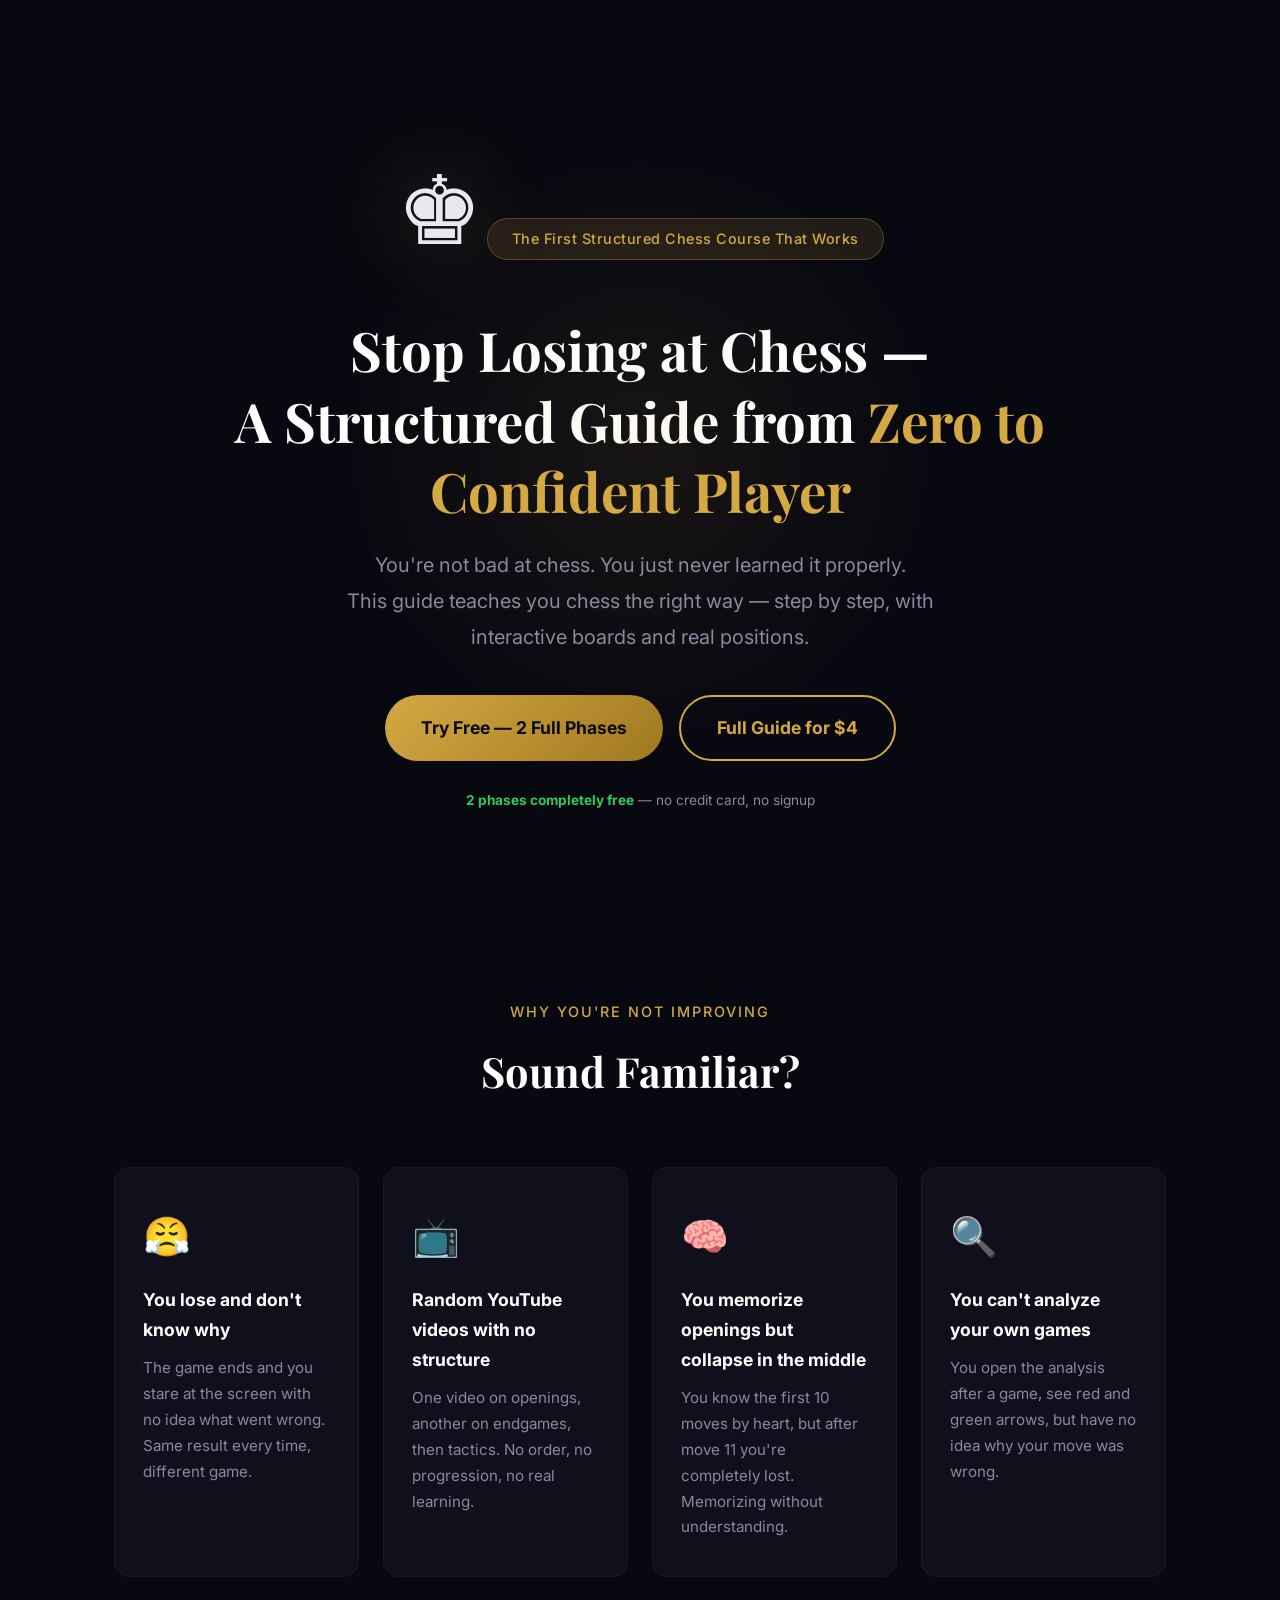
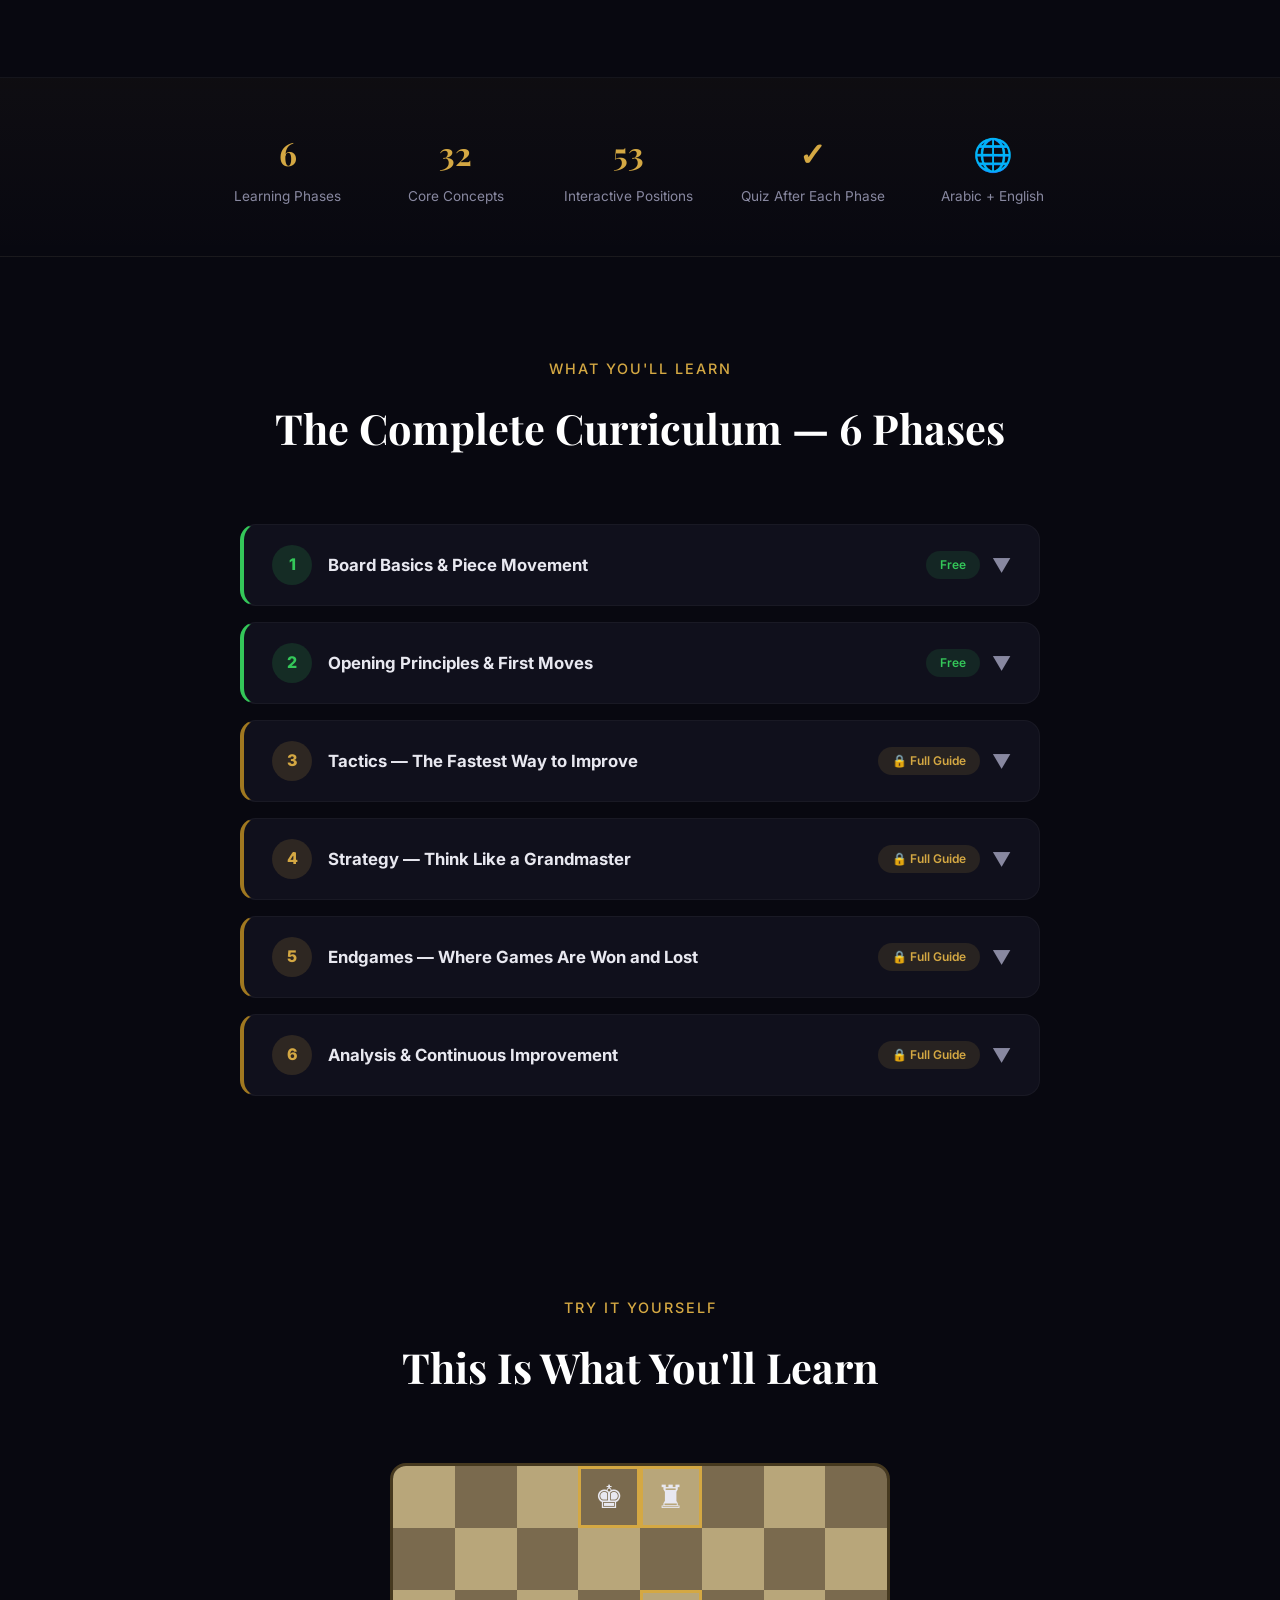
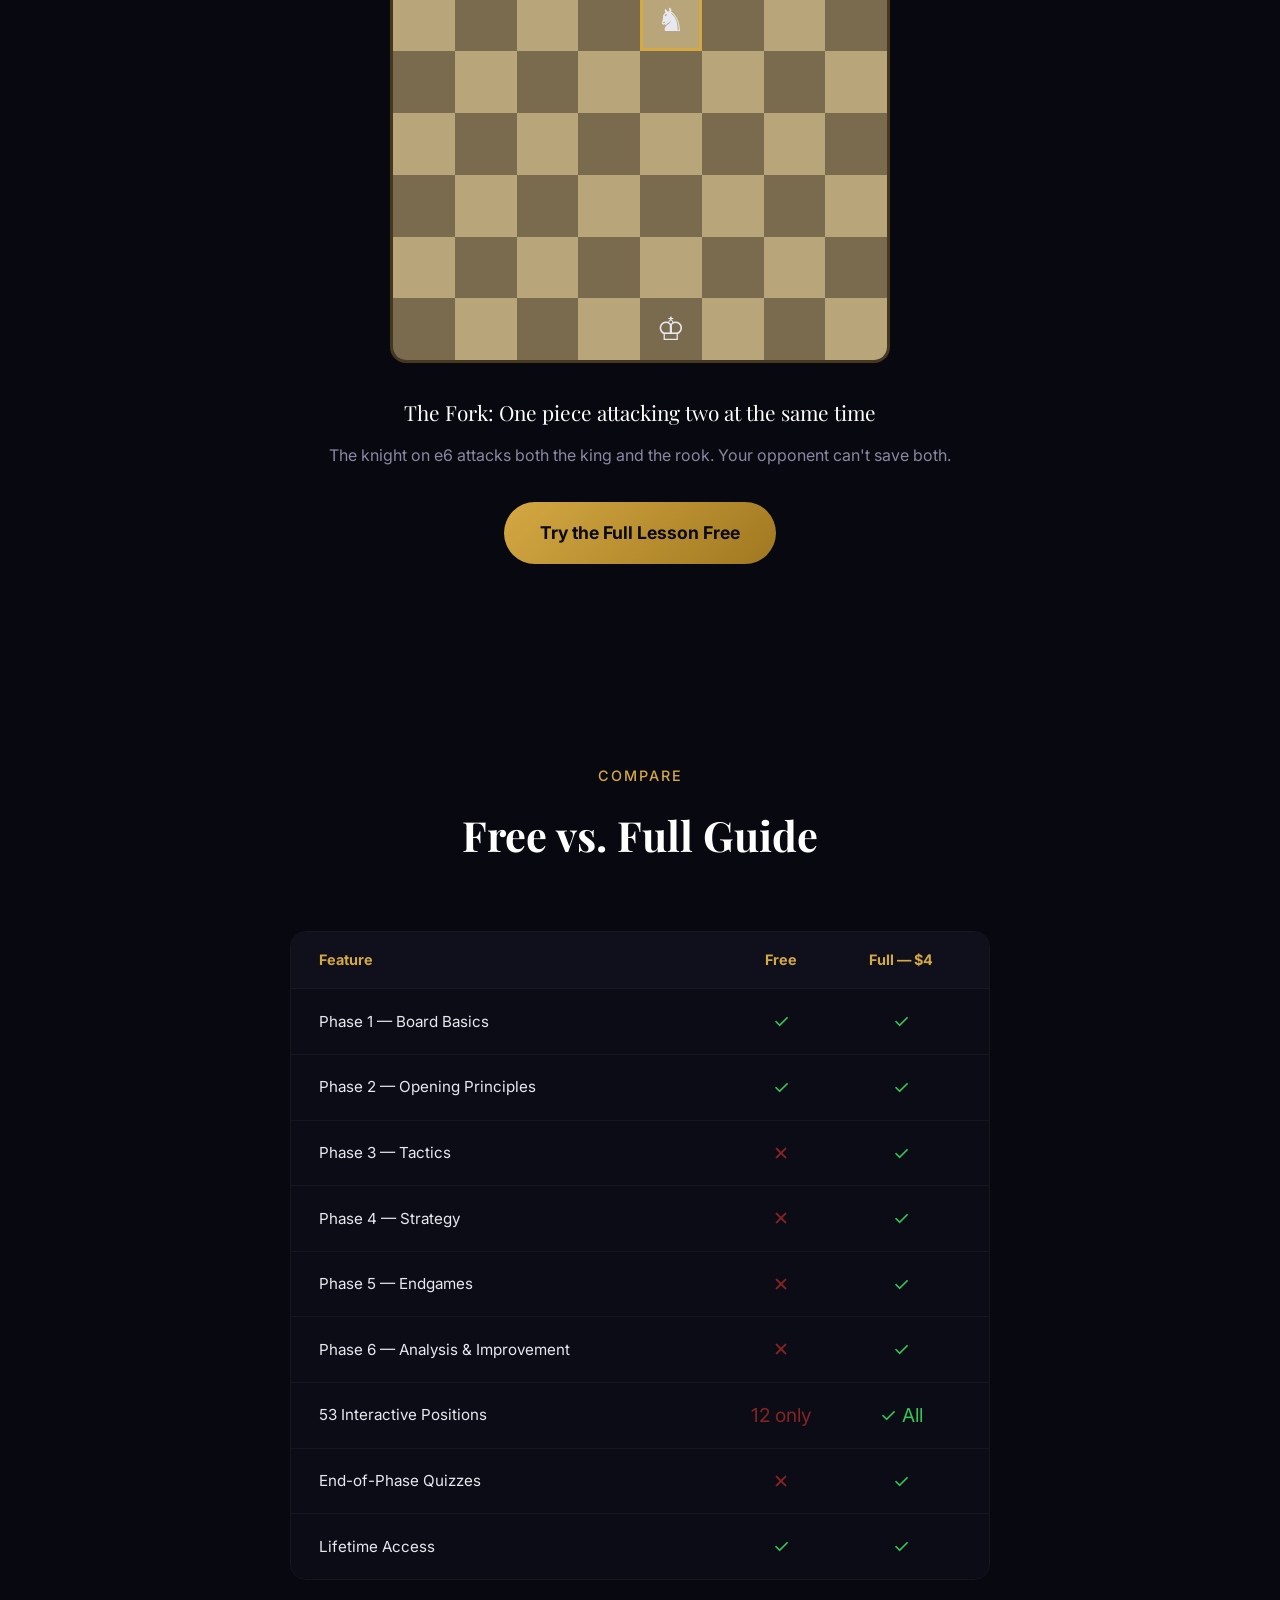
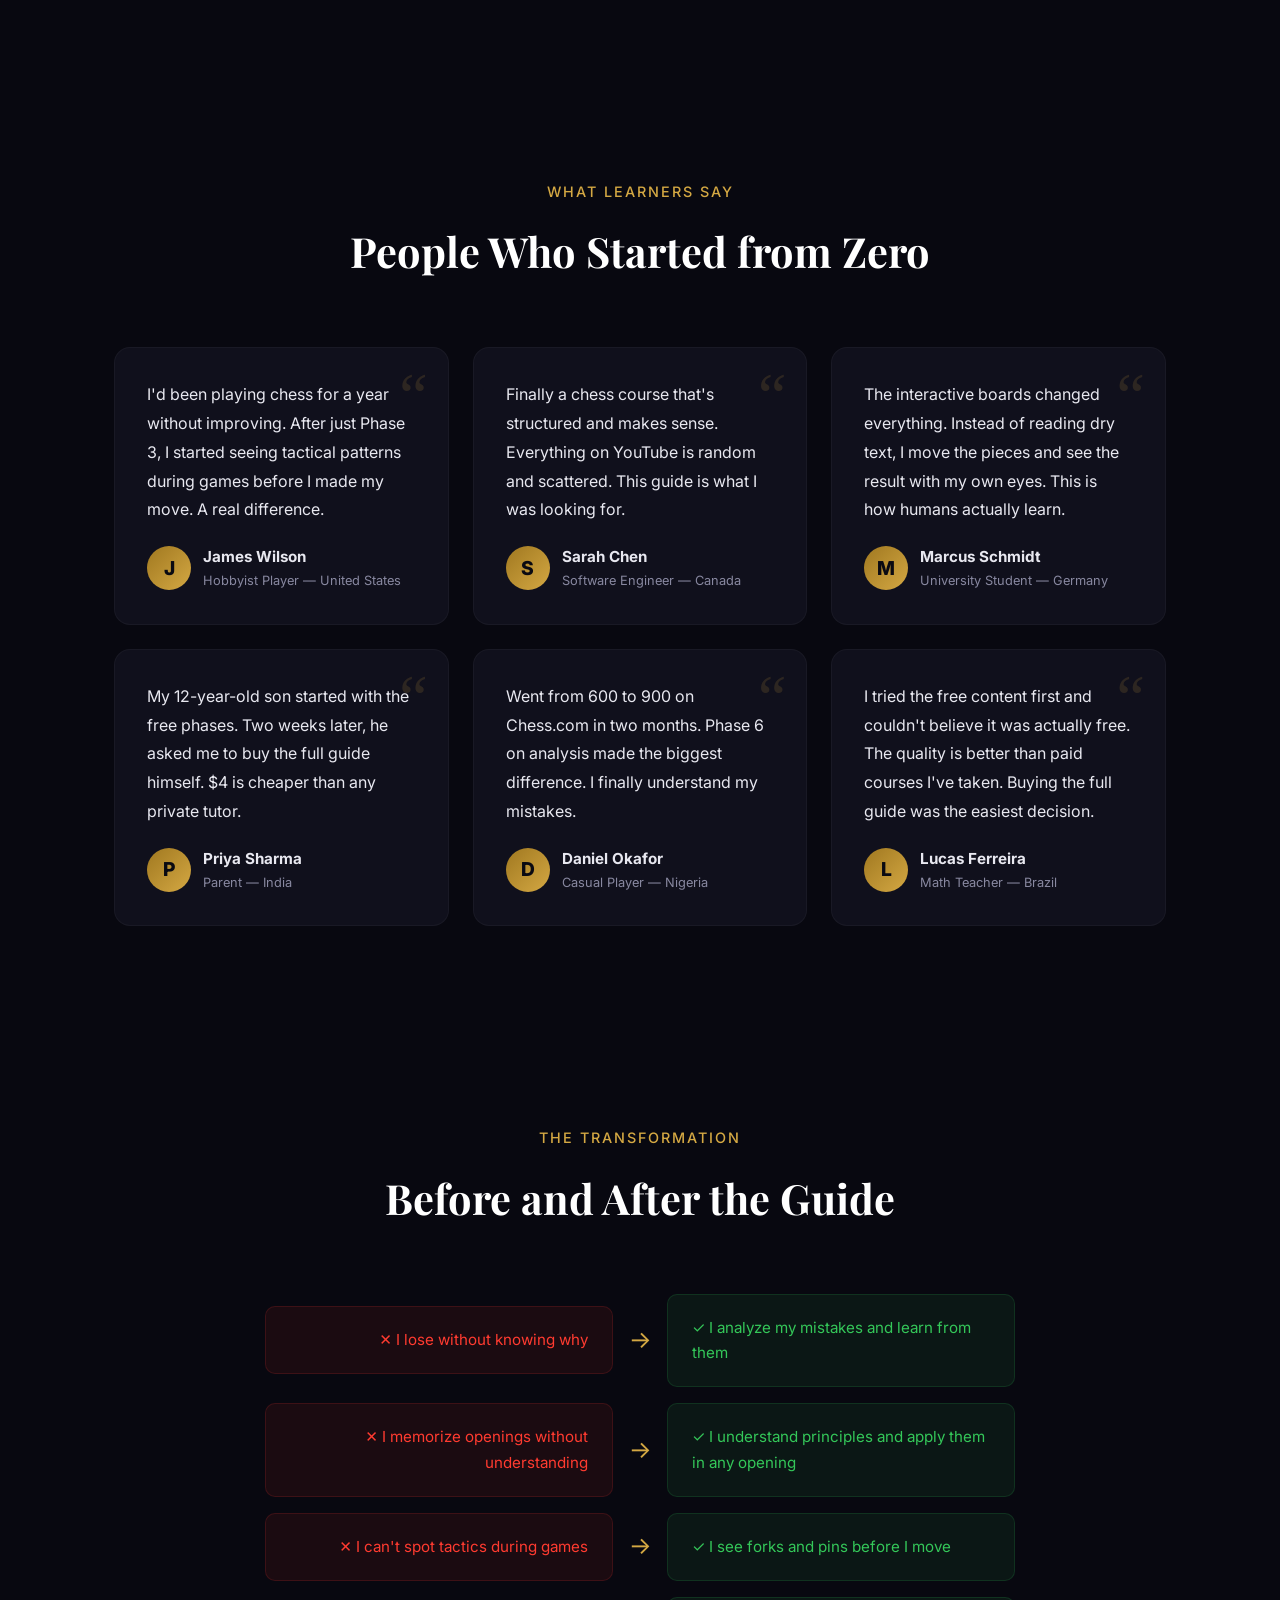
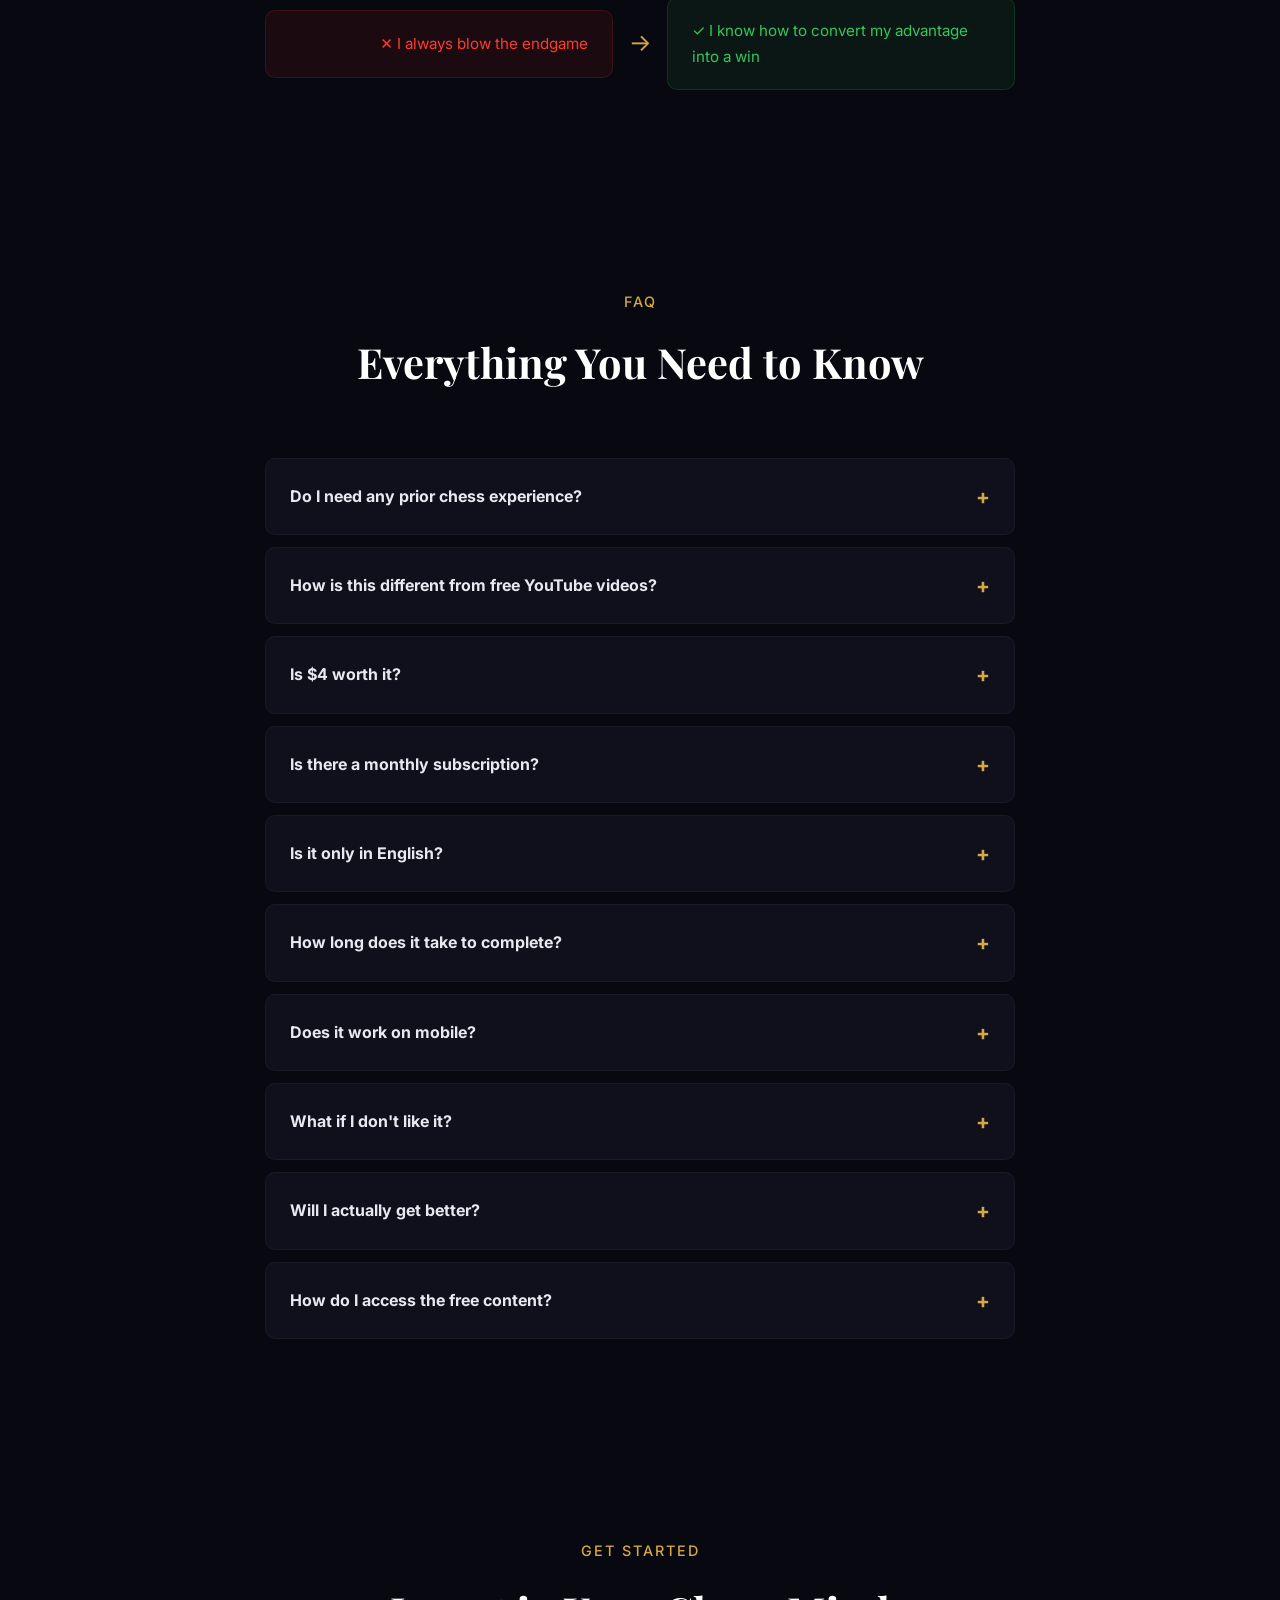
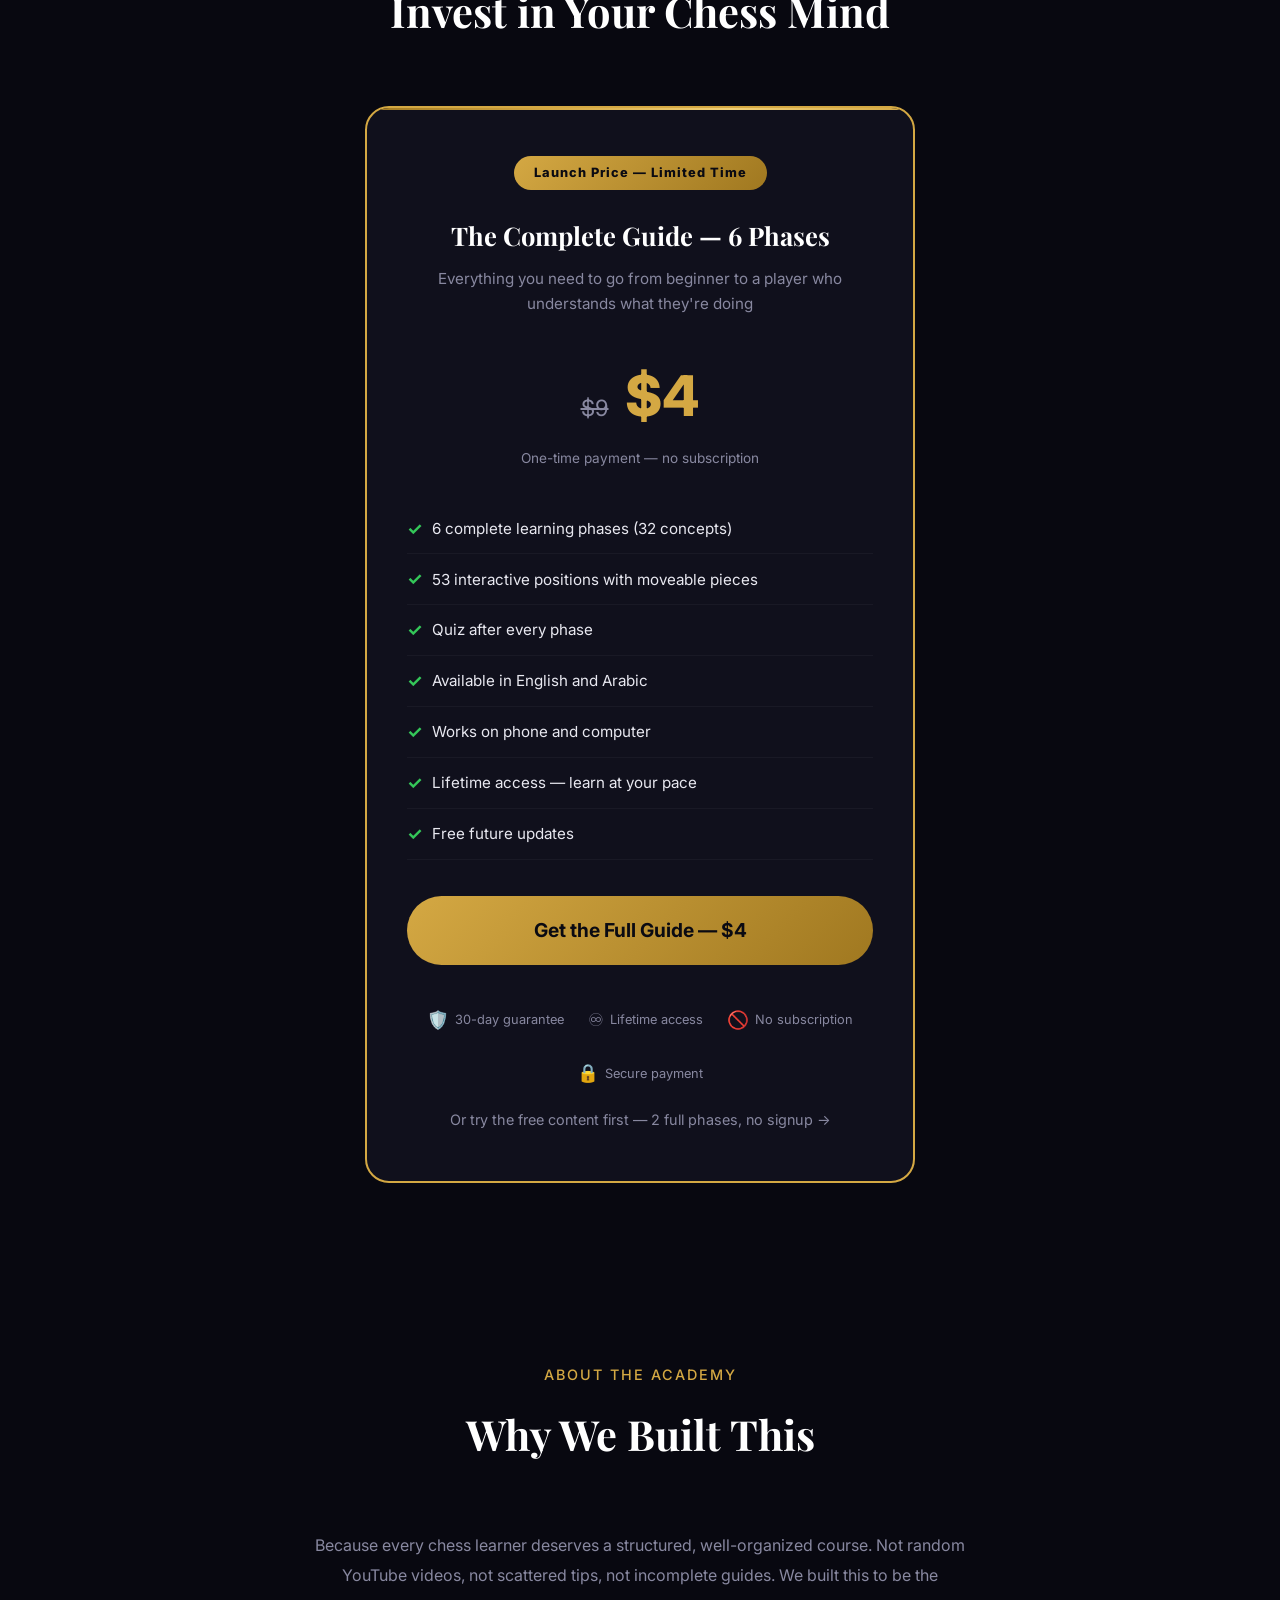
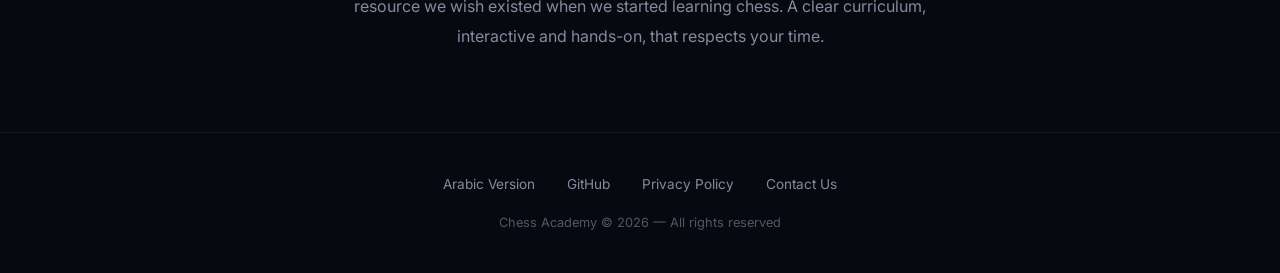
==== commit 6841a05e: "fix: change price from $19 to $4 across all pages" ====
--- a/en/index.html
+++ b/en/index.html
@@ -4,12 +4,12 @@
 <meta charset="UTF-8">
 <meta name="viewport" content="width=device-width, initial-scale=1.0">
 <title>Chess Academy — Stop Losing at Chess | Structured Course from Zero to Confident Player</title>
-<meta name="description" content="The first structured chess course that actually works. 6 phases, 32 concepts, interactive boards, and quizzes. Try 2 phases free, then unlock the full guide for $19.">
+<meta name="description" content="The first structured chess course that actually works. 6 phases, 32 concepts, interactive boards, and quizzes. Try 2 phases free, then unlock the full guide for $4.">
 <meta name="keywords" content="learn chess, chess course, chess for beginners, chess tactics, chess strategy, chess endgame, interactive chess, chess tutorial">
 
 <!-- Open Graph -->
 <meta property="og:title" content="Chess Academy — Stop Losing at Chess">
-<meta property="og:description" content="6 phases, 32 concepts, interactive boards. 2 phases free. Full guide for $19.">
+<meta property="og:description" content="6 phases, 32 concepts, interactive boards. 2 phases free. Full guide for $4.">
 <meta property="og:type" content="website">
 <meta property="og:locale" content="en_US">
 <meta property="og:image" content="https://chess-academy.example.com/og-image-en.png">
@@ -30,7 +30,7 @@
   "inLanguage": ["en", "ar"],
   "offers": {
     "@type": "Offer",
-    "price": "19",
+    "price": "4",
     "priceCurrency": "USD",
     "availability": "https://schema.org/InStock"
   }
@@ -871,7 +871,7 @@
     </p>
     <div class="hero-buttons">
       <a href="#pricing" class="btn btn-primary">Try Free &mdash; 2 Full Phases</a>
-      <a href="#pricing" class="btn btn-secondary">Full Guide for $19</a>
+      <a href="#pricing" class="btn btn-secondary">Full Guide for $4</a>
     </div>
     <p class="hero-note">
       <strong>2 phases completely free</strong> &mdash; no credit card, no signup
@@ -1110,7 +1110,7 @@
       <div class="compare-row compare-header">
         <div>Feature</div>
         <div style="text-align:center;">Free</div>
-        <div style="text-align:center;">Full &mdash; $19</div>
+        <div style="text-align:center;">Full &mdash; $4</div>
       </div>
       <div class="compare-row">
         <div class="compare-feature">Phase 1 &mdash; Board Basics</div>
@@ -1202,7 +1202,7 @@
       </div>
 
       <div class="testimonial-card reveal">
-        <p class="testimonial-text">My 12-year-old son started with the free phases. Two weeks later, he asked me to buy the full guide himself. $19 is cheaper than any private tutor.</p>
+        <p class="testimonial-text">My 12-year-old son started with the free phases. Two weeks later, he asked me to buy the full guide himself. $4 is cheaper than any private tutor.</p>
         <div class="testimonial-author">
           <div class="testimonial-avatar">P</div>
           <div>
@@ -1298,11 +1298,11 @@
 
       <div class="faq-item reveal">
         <div class="faq-question" onclick="toggleFaq(this)">
-          <span>Is $19 worth it?</span>
+          <span>Is $4 worth it?</span>
           <span class="faq-icon">+</span>
         </div>
         <div class="faq-answer">
-          <div class="faq-answer-inner">A private chess tutor costs $30-50 per hour. This guide gives you a complete curriculum for a one-time payment of $19 with lifetime access. And if you're not satisfied, you have 30 days to get a full refund &mdash; no questions asked.</div>
+          <div class="faq-answer-inner">A private chess tutor costs $30-50 per hour. This guide gives you a complete curriculum for a one-time payment of $4 with lifetime access. And if you're not satisfied, you have 30 days to get a full refund &mdash; no questions asked.</div>
         </div>
       </div>
 
@@ -1312,7 +1312,7 @@
           <span class="faq-icon">+</span>
         </div>
         <div class="faq-answer">
-          <div class="faq-answer-inner">Absolutely not. One payment of $19 and lifetime access. No subscription, no hidden fees, no surprises.</div>
+          <div class="faq-answer-inner">Absolutely not. One payment of $4 and lifetime access. No subscription, no hidden fees, no surprises.</div>
         </div>
       </div>
 
@@ -1392,8 +1392,8 @@
       <p class="pricing-subtitle">Everything you need to go from beginner to a player who understands what they're doing</p>
 
       <div class="pricing-price">
-        <span class="price-old">$49</span>
-        <span class="price-current">$19</span>
+        <span class="price-old">$9</span>
+        <span class="price-current">$4</span>
         <br>
         <span class="price-note">One-time payment &mdash; no subscription</span>
       </div>
@@ -1408,7 +1408,7 @@
         <li>Free future updates</li>
       </ul>
 
-      <a href="https://gumroad.com/l/chess-academy-en" target="_blank" class="btn btn-primary pricing-btn">Get the Full Guide &mdash; $19</a>
+      <a href="https://gumroad.com/l/chess-academy-en" target="_blank" class="btn btn-primary pricing-btn">Get the Full Guide &mdash; $4</a>
 
       <div class="pricing-trust">
         <div class="trust-badge"><span>&#128737;&#65039;</span> 30-day guarantee</div>
